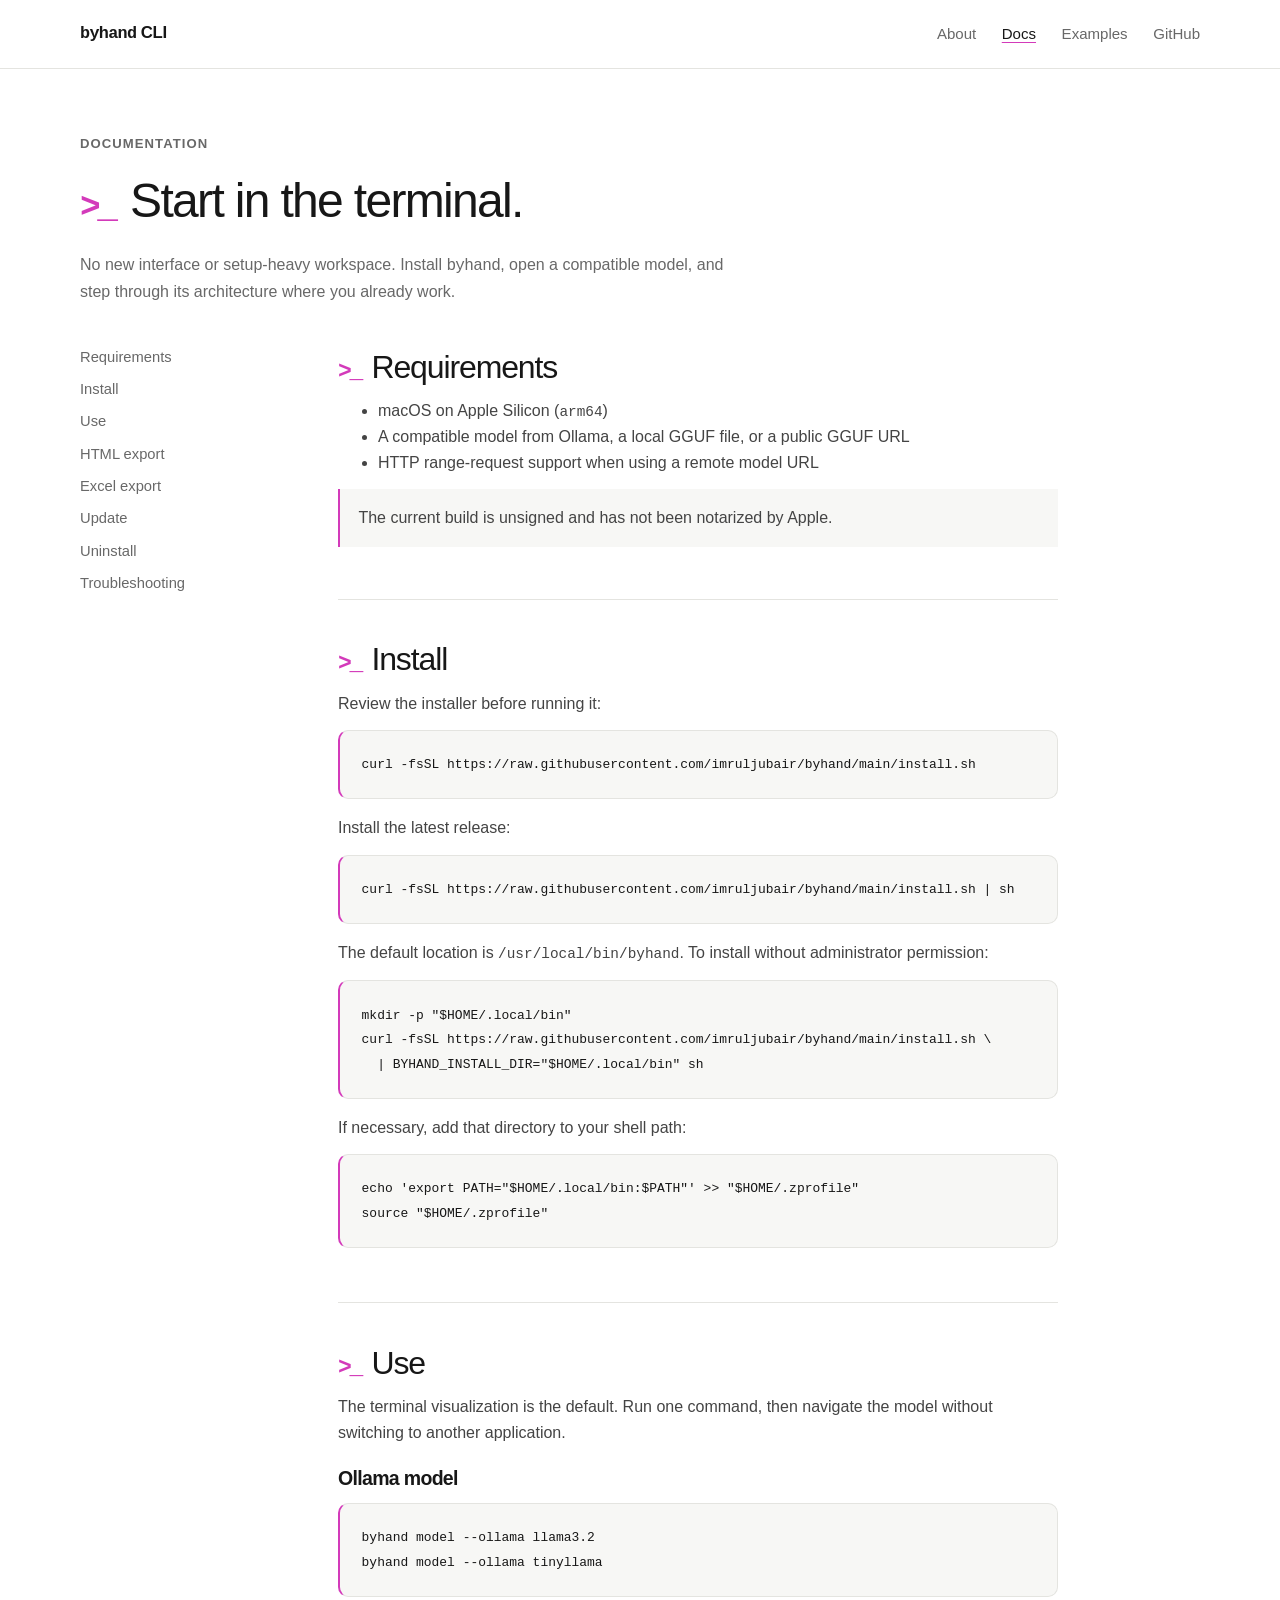
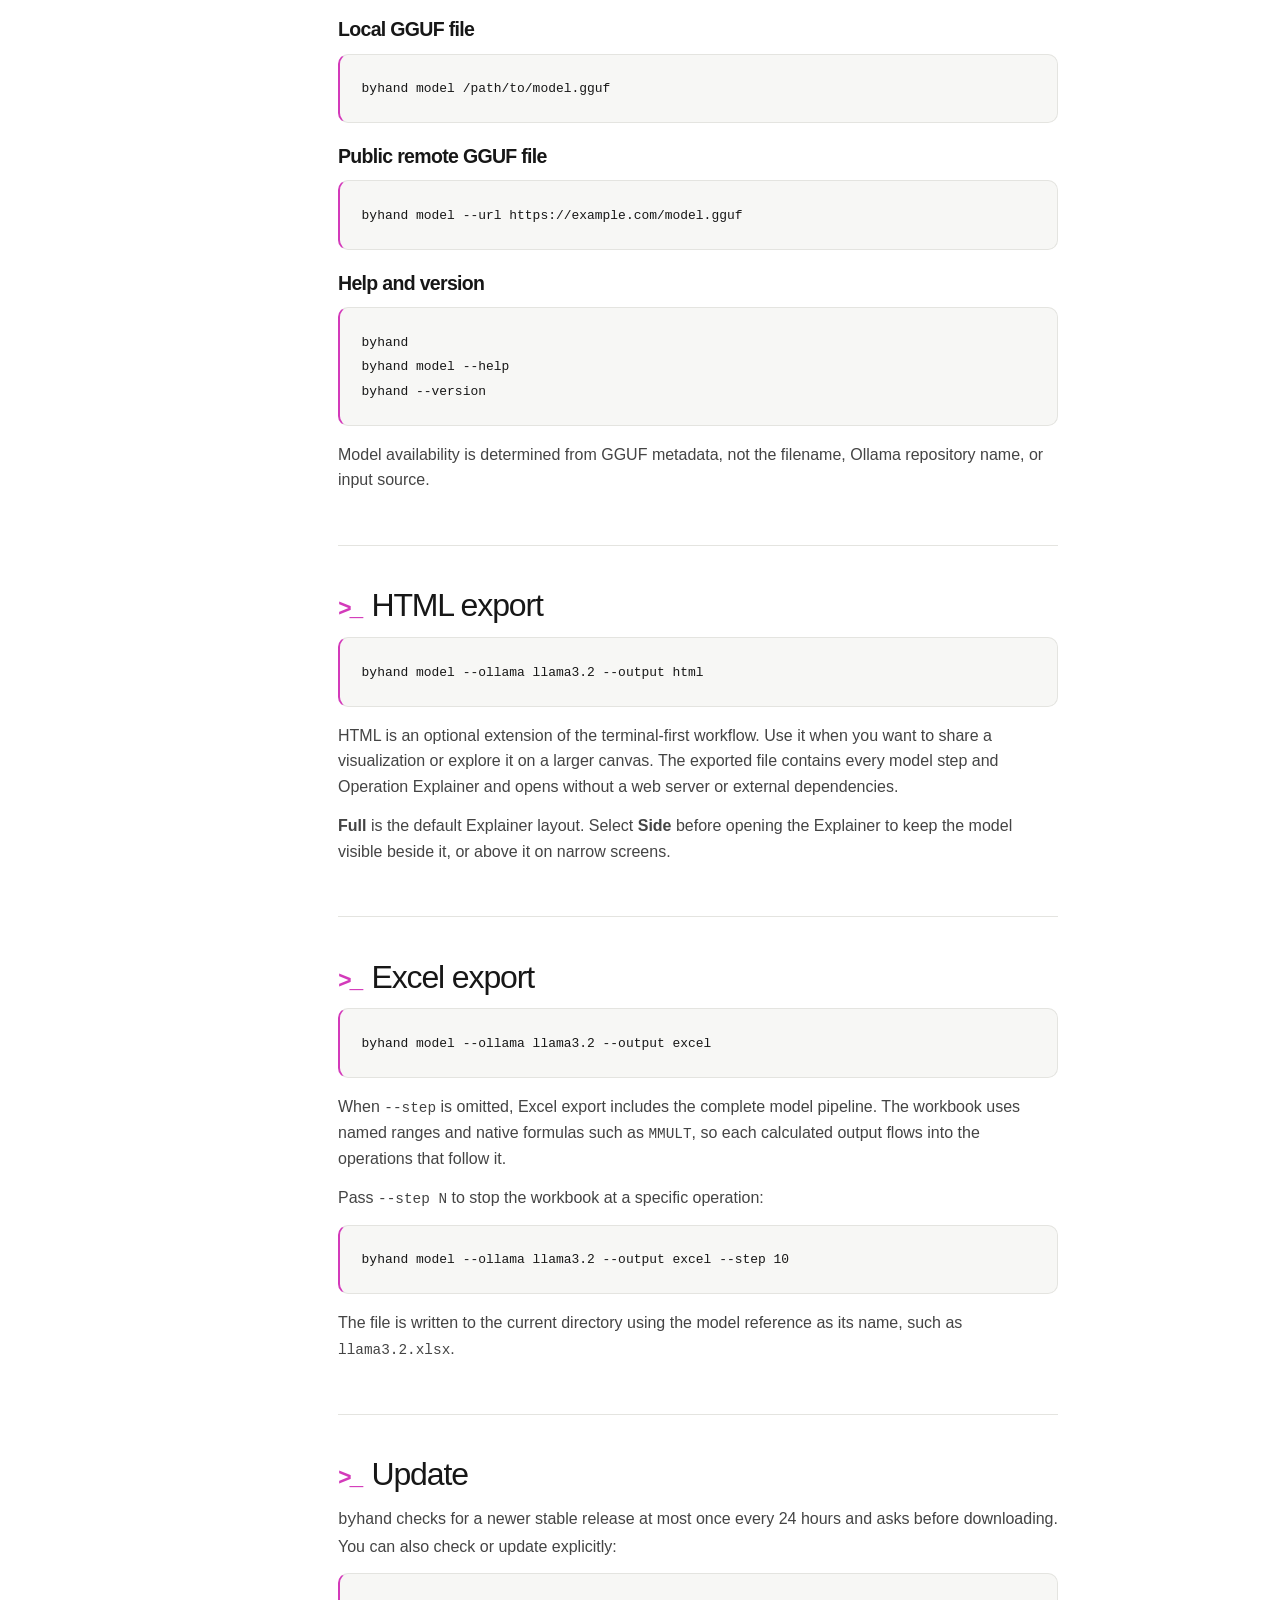
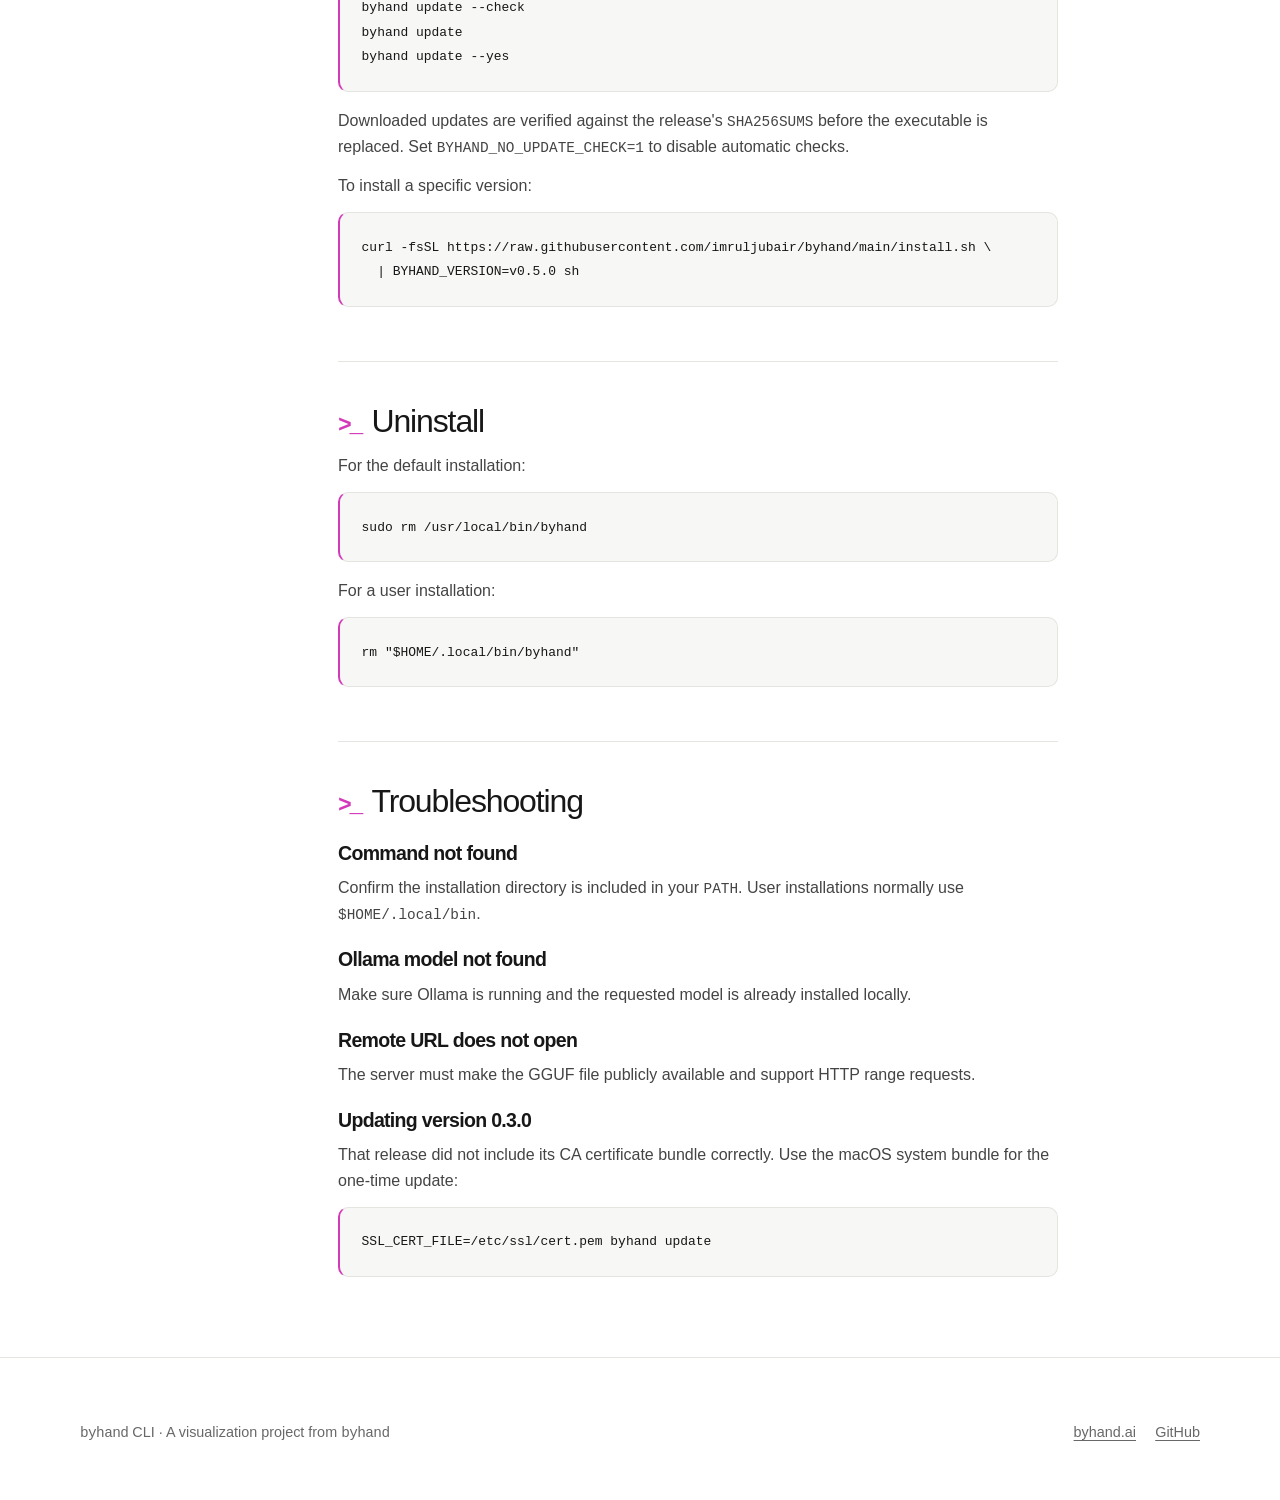
==== docs/docs/index.html @ b7c9409b "Update index.html" ====
<!doctype html>
<html lang="en">
  <head>
    <meta charset="utf-8">
    <meta name="viewport" content="width=device-width, initial-scale=1">
    <title>Docs · byhand CLI</title>
    <meta name="description" content="Install and use byhand CLI with Ollama, local GGUF files, public model URLs, and HTML or Excel export.">
    <meta property="og:title" content="Docs · byhand CLI">
    <meta property="og:description" content="Install and use byhand with Ollama, local GGUF files, public model URLs, and HTML or Excel export.">
    <meta property="og:type" content="website">
    <meta property="og:url" content="https://imruljubair.github.io/byhand/docs/">
    <meta property="og:image" content="https://imruljubair.github.io/byhand/assets/logo.png?v=2">
    <meta property="og:image:type" content="image/png">
    <meta property="og:image:width" content="889">
    <meta property="og:image:height" content="540">
    <meta property="og:image:alt" content="byhand CLI logo">
    <meta name="twitter:card" content="summary_large_image">
    <meta name="twitter:title" content="Docs · byhand CLI">
    <meta name="twitter:description" content="Install and use byhand with Ollama, local GGUF files, public model URLs, and HTML or Excel export.">
    <meta name="twitter:image" content="https://imruljubair.github.io/byhand/assets/logo.png?v=2">
    <meta name="twitter:image:alt" content="byhand CLI logo">
    <link rel="canonical" href="https://imruljubair.github.io/byhand/docs/">
    <link rel="stylesheet" href="../assets/styles.css">
  </head>
  <body>
    <a class="skip-link" href="#main">Skip to content</a>
    <header class="site-header">
      <nav class="nav" aria-label="Primary navigation">
        <a class="brand" href="../"><span class="product-command">byhand</span> CLI</a>
        <div class="nav-links">
          <a href="../">About</a>
          <a href="./" aria-current="page">Docs</a>
          <a href="../examples/">Examples</a>
          <a href="https://github.com/imruljubair/byhand">GitHub</a>
        </div>
      </nav>
    </header>

    <main id="main" class="container docs-page">
      <header class="page-intro">
        <p class="eyebrow">Documentation</p>
        <h1 class="terminal-page-title">Start in the terminal.</h1>
        <p class="lead" style="margin-left: 0">No new interface or setup-heavy workspace. Install <span class="product-command">byhand</span>, open a compatible model, and step through its architecture where you already work.</p>
      </header>

      <div class="docs-layout">
        <nav class="docs-nav" aria-label="Documentation sections">
          <a href="#requirements">Requirements</a>
          <a href="#install">Install</a>
          <a href="#use">Use</a>
          <a href="#html-export">HTML export</a>
          <a href="#excel-export">Excel export</a>
          <a href="#update">Update</a>
          <a href="#uninstall">Uninstall</a>
          <a href="#troubleshooting">Troubleshooting</a>
        </nav>

        <article class="prose">
          <section id="requirements">
            <h2>Requirements</h2>
            <ul>
              <li>macOS on Apple Silicon (<code>arm64</code>)</li>
              <li>A compatible model from Ollama, a local GGUF file, or a public GGUF URL</li>
              <li>HTTP range-request support when using a remote model URL</li>
            </ul>
            <p class="note">The current build is unsigned and has not been notarized by Apple.</p>
          </section>

          <section id="install">
            <h2>Install</h2>
            <p>Review the installer before running it:</p>
            <pre><code>curl -fsSL https://raw.githubusercontent.com/imruljubair/byhand/main/install.sh</code></pre>
            <p>Install the latest release:</p>
            <pre><code>curl -fsSL https://raw.githubusercontent.com/imruljubair/byhand/main/install.sh | sh</code></pre>
            <p>The default location is <code>/usr/local/bin/byhand</code>. To install without administrator permission:</p>
            <pre><code>mkdir -p "$HOME/.local/bin"
curl -fsSL https://raw.githubusercontent.com/imruljubair/byhand/main/install.sh \
  | BYHAND_INSTALL_DIR="$HOME/.local/bin" sh</code></pre>
            <p>If necessary, add that directory to your shell path:</p>
            <pre><code>echo 'export PATH="$HOME/.local/bin:$PATH"' &gt;&gt; "$HOME/.zprofile"
source "$HOME/.zprofile"</code></pre>
          </section>

          <section id="use">
            <h2>Use</h2>
            <p>The terminal visualization is the default. Run one command, then navigate the model without switching to another application.</p>
            <h3>Ollama model</h3>
            <pre><code>byhand model --ollama llama3.2
byhand model --ollama tinyllama</code></pre>
            <h3>Local GGUF file</h3>
            <pre><code>byhand model /path/to/model.gguf</code></pre>
            <h3>Public remote GGUF file</h3>
            <pre><code>byhand model --url https://example.com/model.gguf</code></pre>
            <h3>Help and version</h3>
            <pre><code>byhand
byhand model --help
byhand --version</code></pre>
            <p>Model availability is determined from GGUF metadata, not the filename, Ollama repository name, or input source.</p>
          </section>

          <section id="html-export">
            <h2>HTML export</h2>
            <pre><code>byhand model --ollama llama3.2 --output html</code></pre>
            <p>HTML is an optional extension of the terminal-first workflow. Use it when you want to share a visualization or explore it on a larger canvas. The exported file contains every model step and Operation Explainer and opens without a web server or external dependencies.</p>
            <p><strong>Full</strong> is the default Explainer layout. Select <strong>Side</strong> before opening the Explainer to keep the model visible beside it, or above it on narrow screens.</p>
          </section>

          <section id="excel-export">
            <h2>Excel export</h2>
            <pre><code>byhand model --ollama llama3.2 --output excel</code></pre>
            <p>When <code>--step</code> is omitted, Excel export includes the complete model pipeline. The workbook uses named ranges and native formulas such as <code>MMULT</code>, so each calculated output flows into the operations that follow it.</p>
            <p>Pass <code>--step N</code> to stop the workbook at a specific operation:</p>
            <pre><code>byhand model --ollama llama3.2 --output excel --step 10</code></pre>
            <p>The file is written to the current directory using the model reference as its name, such as <code>llama3.2.xlsx</code>.</p>
          </section>

          <section id="update">
            <h2>Update</h2>
            <p><span class="product-command">byhand</span> checks for a newer stable release at most once every 24 hours and asks before downloading. You can also check or update explicitly:</p>
            <pre><code>byhand update --check
byhand update
byhand update --yes</code></pre>
            <p>Downloaded updates are verified against the release's <code>SHA256SUMS</code> before the executable is replaced. Set <code>BYHAND_NO_UPDATE_CHECK=1</code> to disable automatic checks.</p>
            <p>To install a specific version:</p>
            <pre><code>curl -fsSL https://raw.githubusercontent.com/imruljubair/byhand/main/install.sh \
  | BYHAND_VERSION=v0.5.0 sh</code></pre>
          </section>

          <section id="uninstall">
            <h2>Uninstall</h2>
            <p>For the default installation:</p>
            <pre><code>sudo rm /usr/local/bin/byhand</code></pre>
            <p>For a user installation:</p>
            <pre><code>rm "$HOME/.local/bin/byhand"</code></pre>
          </section>

          <section id="troubleshooting">
            <h2>Troubleshooting</h2>
            <h3>Command not found</h3>
            <p>Confirm the installation directory is included in your <code>PATH</code>. User installations normally use <code>$HOME/.local/bin</code>.</p>
            <h3>Ollama model not found</h3>
            <p>Make sure Ollama is running and the requested model is already installed locally.</p>
            <h3>Remote URL does not open</h3>
            <p>The server must make the GGUF file publicly available and support HTTP range requests.</p>
            <h3>Updating version 0.3.0</h3>
            <p>That release did not include its CA certificate bundle correctly. Use the macOS system bundle for the one-time update:</p>
            <pre><code>SSL_CERT_FILE=/etc/ssl/cert.pem byhand update</code></pre>
          </section>
        </article>
      </div>
    </main>

    <footer class="site-footer">
      <div class="container footer-inner">
        <span><span class="product-command">byhand</span> CLI · A visualization project from <span class="product-command">byhand</span></span>
        <div class="footer-links">
          <a href="https://www.byhand.ai/">byhand.ai</a>
          <a href="https://github.com/imruljubair/byhand">GitHub</a>
        </div>
      </div>
    </footer>
  </body>
</html>
---- docs/assets/styles.css ----
:root {
  color-scheme: light;
  --background: #ffffff;
  --surface: #f7f7f5;
  --text: #171717;
  --muted: #686868;
  --border: #e4e4e0;
  --strong-border: #c9c9c3;
  --accent: #d33aba;
  --accent-text: #b02a99;
  --page-title-size: clamp(2.25rem, 4vw, 3rem);
  --page-subtitle-size: 1rem;
  --max-width: 1120px;
}

* {
  box-sizing: border-box;
}

img,
iframe {
  max-width: 100%;
}

html {
  scroll-behavior: smooth;
}

body {
  margin: 0;
  overflow-x: hidden;
  background: var(--background);
  color: var(--text);
  font-family: Inter, ui-sans-serif, -apple-system, BlinkMacSystemFont, "Segoe UI", sans-serif;
  font-size: 16px;
  line-height: 1.6;
  -webkit-font-smoothing: antialiased;
}

a {
  color: inherit;
  text-decoration-thickness: 1px;
  text-underline-offset: 0.2em;
}

a:hover {
  text-decoration-color: var(--muted);
}

.skip-link {
  position: fixed;
  top: 0.75rem;
  left: 0.75rem;
  z-index: 10;
  padding: 0.55rem 0.8rem;
  background: var(--text);
  color: white;
  transform: translateY(-160%);
}

.skip-link:focus {
  transform: translateY(0);
}

.site-header {
  border-bottom: 1px solid var(--border);
}

.nav {
  width: min(calc(100% - 2rem), var(--max-width));
  min-height: 68px;
  margin: 0 auto;
  display: flex;
  align-items: center;
  justify-content: space-between;
  gap: 2rem;
}

.brand {
  font-size: 1.05rem;
  font-weight: 600;
  letter-spacing: -0.02em;
  text-decoration: none;
  white-space: nowrap;
}

.product-command {
  font-family: ui-monospace, SFMono-Regular, Menlo, Monaco, Consolas, monospace;
  letter-spacing: -0.04em;
}

.nav-links {
  display: flex;
  align-items: center;
  gap: 1.6rem;
  font-size: 0.94rem;
}

.nav-links a {
  display: inline-flex;
  align-items: center;
  min-height: 44px;
  color: var(--muted);
  text-decoration: none;
}

.nav-links a:hover,
.nav-links a[aria-current="page"] {
  color: var(--text);
}

.nav-links a[aria-current="page"] {
  text-decoration: underline;
  text-decoration-color: var(--accent);
}

.container {
  width: min(calc(100% - 2rem), var(--max-width));
  margin: 0 auto;
}

.home-page main .container {
  max-width: 1040px;
}

.hero {
  min-height: 560px;
  display: grid;
  place-items: center;
  padding: 5.5rem 0;
  text-align: center;
}

.hero-inner {
  max-width: 800px;
}

.cli-hero {
  padding: 4.5rem 0 4rem;
}

.cli-hero-layout {
  width: min(100%, 940px);
  margin: 0 auto;
}

.cli-copy h1 {
  margin-bottom: 1.75rem;
  font-size: clamp(2.4rem, 6vw, 4.5rem);
  font-weight: 500;
  letter-spacing: -0.045em;
  text-align: center;
}

.cli-copy h1 strong {
  color: var(--accent);
  font-style: normal;
  font-weight: 700;
}

.cli-intro code {
  color: var(--accent-text);
  background: transparent;
  padding: 0;
  font-size: 0.95em;
  font-weight: 700;
}

.cli-title-end {
  white-space: nowrap;
}

.cli-title-logo {
  display: inline-block;
  width: auto;
  height: 0.82em;
  margin-left: 0.28em;
  object-fit: contain;
  vertical-align: -0.1em;
}

.terminal-prompt {
  color: var(--accent);
  font-family: ui-monospace, SFMono-Regular, Menlo, Monaco, Consolas, monospace;
  font-weight: 600;
  letter-spacing: -0.1em;
}

.cli-copy h1 .terminal-prompt,
.cli-card h2 .terminal-prompt {
  display: inline-block;
  margin-right: 0.35em;
}

.cli-intro {
  display: grid;
  gap: 1rem;
  width: min(100%, 820px);
  margin: 0 auto;
}

.cli-intro p {
  margin: 0;
  color: var(--muted);
  font-size: 1.1rem;
  font-weight: 500;
  line-height: 1.65;
  text-align: center;
}

.cli-intro b {
  color: var(--text);
  font-weight: 600;
}

.cli-intro .research-link {
  text-decoration-color: var(--accent);
}

.terminal-cursor {
  display: inline-block;
  width: 0.38em;
  height: 0.86em;
  margin-left: 0.15em;
  background: var(--accent);
  vertical-align: -0.05em;
}

.cli-principles {
  padding: 0 0 5rem;
}

.cli-card-list {
  display: grid;
  width: 100%;
  max-width: 900px;
  margin: 0 auto;
  grid-template-columns: repeat(2, minmax(0, 1fr));
  gap: 1rem;
}

.cli-card {
  min-height: 220px;
  padding: 1.5rem;
  border: 1px solid var(--border);
  border-radius: 12px;
}

.cli-card .card-number {
  margin: 0 0 1rem;
  transform: none;
  color: var(--muted);
  font-family: ui-monospace, SFMono-Regular, Menlo, Monaco, Consolas, monospace;
  font-size: 0.78rem;
}

.cli-card h2 {
  margin-bottom: 0.65rem;
  font-size: 1.22rem;
  font-weight: 600;
  letter-spacing: -0.03em;
}

.cli-card p {
  margin: 0;
  color: var(--muted);
  font-size: 1rem;
  font-weight: 400;
  line-height: 1.6;
}

.cli-card p + p {
  margin-top: 0.35rem;
}

:is(
  .terminal-page-title,
  .terminal-section-title,
  .section-heading h2,
  .example-header h2,
  .prose h2
)::before {
  content: ">_";
  margin-right: 0.45em;
  color: var(--accent);
  font-family: ui-monospace, SFMono-Regular, Menlo, Monaco, Consolas, monospace;
  font-size: 0.72em;
  font-weight: 600;
  letter-spacing: -0.1em;
}

.eyebrow {
  margin: 0 0 1.25rem;
  color: var(--accent-text);
  font-size: 0.82rem;
  font-weight: 600;
  letter-spacing: 0.08em;
  text-transform: uppercase;
}

h1,
h2,
h3 {
  margin-top: 0;
  line-height: 1.12;
  letter-spacing: -0.035em;
}

h1 {
  margin-bottom: 1.5rem;
  font-size: clamp(3rem, 7vw, 5.8rem);
  font-weight: 500;
}

.hero-title {
  font-size: clamp(2.5rem, 5vw, 4.5rem);
}

h2 {
  margin-bottom: 1rem;
  font-size: clamp(2rem, 4vw, 3rem);
  font-weight: 500;
}

h3 {
  margin-bottom: 0.65rem;
  font-size: 1.22rem;
  font-weight: 600;
}

.lead {
  max-width: 670px;
  margin: 0 auto;
  color: #858585;
  font-size: var(--page-subtitle-size);
  font-weight: 500;
  line-height: 1.65;
}

.actions {
  margin-top: 2.25rem;
  display: flex;
  justify-content: center;
  flex-wrap: wrap;
  gap: 0.75rem;
}

.button {
  display: inline-flex;
  align-items: center;
  justify-content: center;
  min-height: 46px;
  padding: 0.65rem 1.05rem;
  border: 1px solid var(--accent);
  border-radius: 8px;
  background: var(--accent);
  color: white;
  font-size: 0.95rem;
  font-weight: 500;
  text-decoration: none;
}

.button:hover {
  background: #b92ea2;
}

.button-secondary {
  border-color: var(--accent);
  background: white;
  color: var(--accent);
}

.button-secondary:hover {
  background: var(--surface);
}

.section {
  padding: 4.5rem 0;
  border-top: 1px solid var(--border);
}

.section-heading {
  max-width: 650px;
  margin-bottom: 2.25rem;
}

.section-heading p,
.card p,
.page-intro p {
  color: var(--muted);
}

.section-heading,
.card,
.page-intro,
.prose {
  overflow-wrap: anywhere;
}

.grid-three {
  display: grid;
  grid-template-columns: repeat(3, minmax(0, 1fr));
  gap: 1rem;
}

.card {
  min-height: 220px;
  padding: 1.5rem;
  border: 1px solid var(--border);
  border-radius: 12px;
  transition: border-color 160ms ease;
}

.card:hover {
  border-color: var(--accent);
}

.card-number {
  display: block;
  margin-bottom: 3.5rem;
  color: var(--muted);
  font-family: ui-monospace, SFMono-Regular, Menlo, Monaco, Consolas, monospace;
  font-size: 0.78rem;
}

.install-panel {
  display: grid;
  grid-template-columns: minmax(0, 0.85fr) minmax(0, 1.15fr);
  gap: 3rem;
  align-items: center;
}

.grid-three > *,
.install-panel > *,
.docs-layout > * {
  min-width: 0;
}

pre,
code {
  font-family: ui-monospace, SFMono-Regular, Menlo, Monaco, Consolas, monospace;
}

code {
  font-size: 0.9em;
}

pre {
  width: 100%;
  max-width: 100%;
  margin: 0;
  padding: 1.35rem;
  overflow-x: auto;
  overscroll-behavior-inline: contain;
  -webkit-overflow-scrolling: touch;
  border: 1px solid var(--border);
  border-radius: 10px;
  background: var(--surface);
  font-size: 0.9rem;
  line-height: 1.7;
  white-space: pre;
}

pre code {
  white-space: inherit;
  overflow-wrap: normal;
  word-break: normal;
}

.page-intro {
  max-width: 760px;
  padding: 5rem 0 3.5rem;
}

.page-intro h1 {
  font-size: var(--page-title-size);
}

.page-intro .terminal-page-title {
  font-size: var(--page-title-size);
}

.docs-page .page-intro {
  padding: 4rem 0 2.5rem;
}

.docs-layout {
  width: 100%;
  min-width: 0;
  display: grid;
  grid-template-columns: 210px minmax(0, 720px);
  gap: 3rem;
  align-items: start;
  padding-bottom: 4rem;
}

.docs-nav {
  position: sticky;
  top: 2rem;
  display: grid;
  gap: 0.55rem;
  font-size: 0.92rem;
}

.docs-nav a {
  color: var(--muted);
  text-decoration: none;
}

.docs-nav a:hover {
  color: var(--accent);
}

.prose section {
  min-width: 0;
  padding: 0 0 2.4rem;
  scroll-margin-top: 2rem;
}

.prose section:last-child {
  padding-bottom: 0;
}

.prose section + section {
  padding-top: 2.4rem;
  border-top: 1px solid var(--border);
}

.prose h2 {
  margin-bottom: 0.8rem;
  padding-top: 0.25rem;
  font-size: 2rem;
}

.prose h3 {
  margin-top: 1.4rem;
  margin-bottom: 0.45rem;
}

.prose p,
.prose li {
  color: #444;
  overflow-wrap: anywhere;
}

.prose p,
.prose ul {
  margin-top: 0.65rem;
  margin-bottom: 0.85rem;
}

.prose :not(pre) > code {
  white-space: normal;
  overflow-wrap: anywhere;
  word-break: break-word;
}

.prose pre {
  margin: 0.8rem 0 1rem;
  border-left: 2px solid var(--accent);
}

.note {
  padding: 1rem 1.15rem;
  border-left: 2px solid var(--accent);
  background: var(--surface);
}

.visual-tour {
  margin-bottom: 3.5rem;
}

.visual-tour-heading {
  width: 100%;
  max-width: 880px;
  margin: 0 auto 1.25rem;
}

.screenshot-grid {
  display: grid;
  width: 100%;
  max-width: 880px;
  margin: 0 auto;
  grid-template-columns: repeat(2, minmax(0, 1fr));
  align-items: start;
  gap: 1rem;
}

.screenshot-step-1 {
  grid-column: 1;
  grid-row: 1;
}

.screenshot-step-2 {
  grid-column: 1;
  grid-row: 2;
}

.screenshot-card.screenshot-step-3 {
  grid-column: 2;
  grid-row: 1 / span 2;
  width: 85%;
  justify-self: start;
  margin-top: 4rem;
}

.screenshot-card {
  min-width: 0;
  margin: 0;
  overflow: hidden;
  border: 1px solid var(--border);
  border-radius: 12px;
  background: var(--surface);
  transition: border-color 160ms ease;
}

.screenshot-card:hover,
.screenshot-card:focus-within {
  border-color: var(--accent);
}

.screenshot-card a,
.screenshot-card img {
  display: block;
}

.screenshot-card img {
  width: 100%;
  height: auto;
}

.screenshot-card figcaption {
  display: flex;
  gap: 0.75rem;
  padding: 0.85rem 1rem;
  background: var(--background);
  color: var(--muted);
  font-size: 0.9rem;
}

.screenshot-card figcaption span {
  color: var(--accent);
  font-family: ui-monospace, SFMono-Regular, Menlo, Monaco, Consolas, monospace;
  font-size: 0.82rem;
}

.example-shell {
  width: 100%;
  max-width: 880px;
  margin: 0 auto 1.25rem;
  overflow: hidden;
  border: 1px solid var(--border);
  border-radius: 14px;
}

.example-header {
  position: relative;
  display: flex;
  align-items: center;
  justify-content: space-between;
  gap: 1rem;
  padding: 1.15rem 1.25rem;
  border-bottom: 1px solid var(--border);
}

.example-header h2,
.example-header p {
  margin: 0;
}

.example-header h2 {
  margin-bottom: 0.35rem;
  font-size: clamp(1.65rem, 3vw, 2rem);
}

.example-header p {
  color: var(--muted);
  font-size: 0.9rem;
}

.example-header .eyebrow {
  margin-bottom: 0.45rem;
  color: var(--accent-text);
  font-size: 0.78rem;
}

.example-heading-copy {
  min-width: 0;
  flex: 1;
  padding-right: 3.75rem;
}

.example-open-button {
  position: absolute;
  top: 1.15rem;
  right: 1.25rem;
  width: 46px;
  min-width: 46px;
  height: 46px;
  padding: 0;
  font-size: 1.35rem;
  line-height: 1;
}

.example-header .example-export-command {
  margin-top: 0.7rem;
  padding: 0.75rem 0.9rem;
  border-left: 2px solid var(--accent);
}

.example-viewport {
  width: 100%;
  height: 560px;
  overflow: hidden;
  background: #101010;
}

.example-frame {
  display: block;
  width: 100%;
  height: 100%;
  border: 0;
}

.examples-docs-link {
  width: 100%;
  max-width: 880px;
  margin: 0 auto;
  padding-bottom: 5rem;
}

.examples-docs-link a {
  color: var(--text);
  font-size: 0.95rem;
  font-weight: 600;
  text-decoration-color: var(--accent);
}

.site-footer {
  border-top: 1px solid var(--border);
}

.footer-inner {
  min-height: 150px;
  display: flex;
  align-items: center;
  justify-content: space-between;
  gap: 2rem;
  color: var(--muted);
  font-size: 0.9rem;
}

.footer-links {
  display: flex;
  gap: 1.2rem;
}

@media (max-width: 760px) {
  .nav {
    min-height: auto;
    padding: 0.75rem 0;
    align-items: flex-start;
    flex-direction: column;
    gap: 0.2rem;
  }

  .nav-links {
    width: 100%;
    flex-wrap: wrap;
    gap: 0 1.15rem;
    row-gap: 0;
  }

  .hero {
    min-height: 480px;
    padding: 4rem 0;
  }

  .hero-title {
    font-size: clamp(2.15rem, 10vw, 3rem);
  }

  .cli-hero {
    padding: 3.5rem 0 3rem;
  }

  .cli-hero-layout {
    max-width: none;
  }

  .cli-copy h1 {
    margin-bottom: 1.5rem;
  }

  .cli-intro p {
    font-size: var(--page-subtitle-size);
    line-height: 1.55;
  }

  .cli-principles {
    padding-bottom: 3.5rem;
  }

  .cli-card {
    min-height: auto;
    padding: 1.5rem;
    border-radius: 12px;
  }

  .cli-card .card-number {
    margin-bottom: 1rem;
  }

  .cli-card h2 {
    margin-bottom: 1.25rem;
  }

  .desktop-break {
    display: none;
  }

  h2 {
    font-size: clamp(1.75rem, 8vw, 2.3rem);
  }

  .section,
  .page-intro {
    padding-top: 3.5rem;
    padding-bottom: 3rem;
  }

  .docs-page .page-intro {
    padding-top: 2.75rem;
    padding-bottom: 2rem;
  }

  .grid-three,
  .cli-card-list,
  .install-panel,
  .screenshot-grid {
    grid-template-columns: 1fr;
  }

  .grid-three,
  .screenshot-grid {
    gap: 0.8rem;
  }

  .visual-tour {
    margin-bottom: 3.5rem;
  }

  .visual-tour-heading {
    margin-bottom: 1.5rem;
  }

  .screenshot-step-1,
  .screenshot-step-2,
  .screenshot-card.screenshot-step-3 {
    grid-column: auto;
    grid-row: auto;
    margin-top: 0;
  }

  .card {
    min-height: auto;
  }

  .card-number {
    margin-bottom: 2rem;
  }

  .install-panel {
    gap: 2.25rem;
  }

  .docs-layout {
    width: 100%;
    min-width: 0;
    grid-template-columns: 1fr;
    gap: 1.75rem;
    padding-bottom: 2.5rem;
  }

  .docs-nav {
    position: static;
    grid-template-columns: repeat(2, minmax(0, 1fr));
    gap: 0.4rem 1rem;
    padding-bottom: 1rem;
    border-bottom: 1px solid var(--border);
  }

  .docs-nav a {
    display: flex;
    align-items: center;
    min-height: 40px;
    overflow-wrap: anywhere;
  }

  .prose,
  .prose section,
  .prose pre {
    min-width: 0;
  }

  .prose section {
    padding-bottom: 2rem;
  }

  .prose section + section {
    padding-top: 2rem;
  }

  .example-header,
  .footer-inner {
    align-items: flex-start;
    flex-direction: column;
  }

  .example-viewport {
    height: 60dvh;
    min-height: 360px;
    max-height: 480px;
  }

  .footer-inner {
    min-height: auto;
    padding: 2.5rem 0;
  }

  .footer-links {
    flex-wrap: wrap;
  }

  .examples-docs-link {
    padding-bottom: 3.5rem;
  }
}

@media (max-width: 480px) {
  .container,
  .nav {
    width: min(calc(100% - 1.5rem), var(--max-width));
  }

  .nav-links {
    display: flex;
    flex-wrap: nowrap;
    justify-content: space-between;
    gap: 0.5rem;
  }

  .nav-links a {
    min-height: 40px;
  }

  .hero {
    min-height: 430px;
    padding: 3.5rem 0;
  }

  .hero-title {
    font-size: 2.1rem;
  }

  .actions {
    width: 100%;
    margin-top: 1.75rem;
  }

  .actions .button {
    width: 100%;
  }

  .page-intro h1 {
    font-size: var(--page-title-size);
  }

  pre {
    padding: 1rem;
    font-size: 0.78rem;
  }

  .prose ul {
    padding-left: 1.25rem;
  }

  .example-viewport {
    min-height: 340px;
  }
}

@media (max-width: 760px) and (max-height: 600px) {
  .example-viewport {
    height: 68dvh;
    min-height: 320px;
  }
}

@media (prefers-reduced-motion: reduce) {
  html {
    scroll-behavior: auto;
  }
}
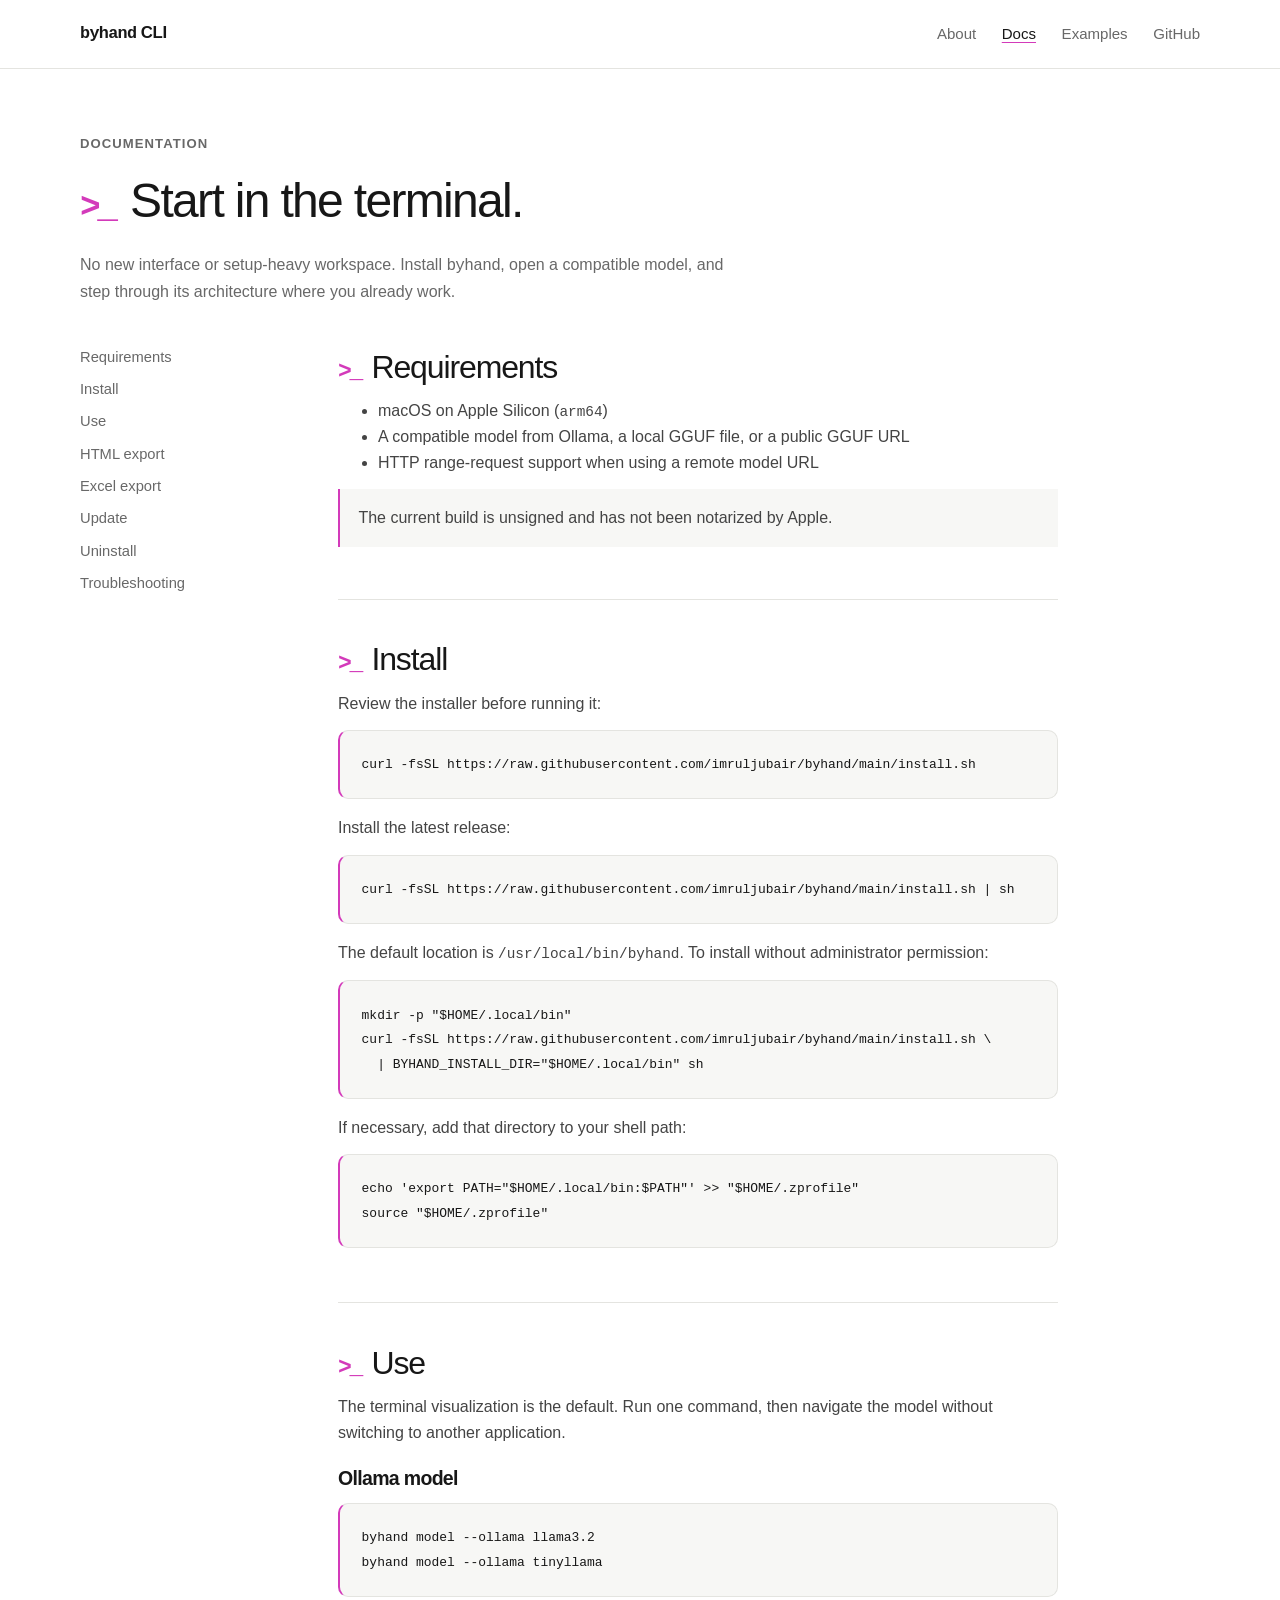
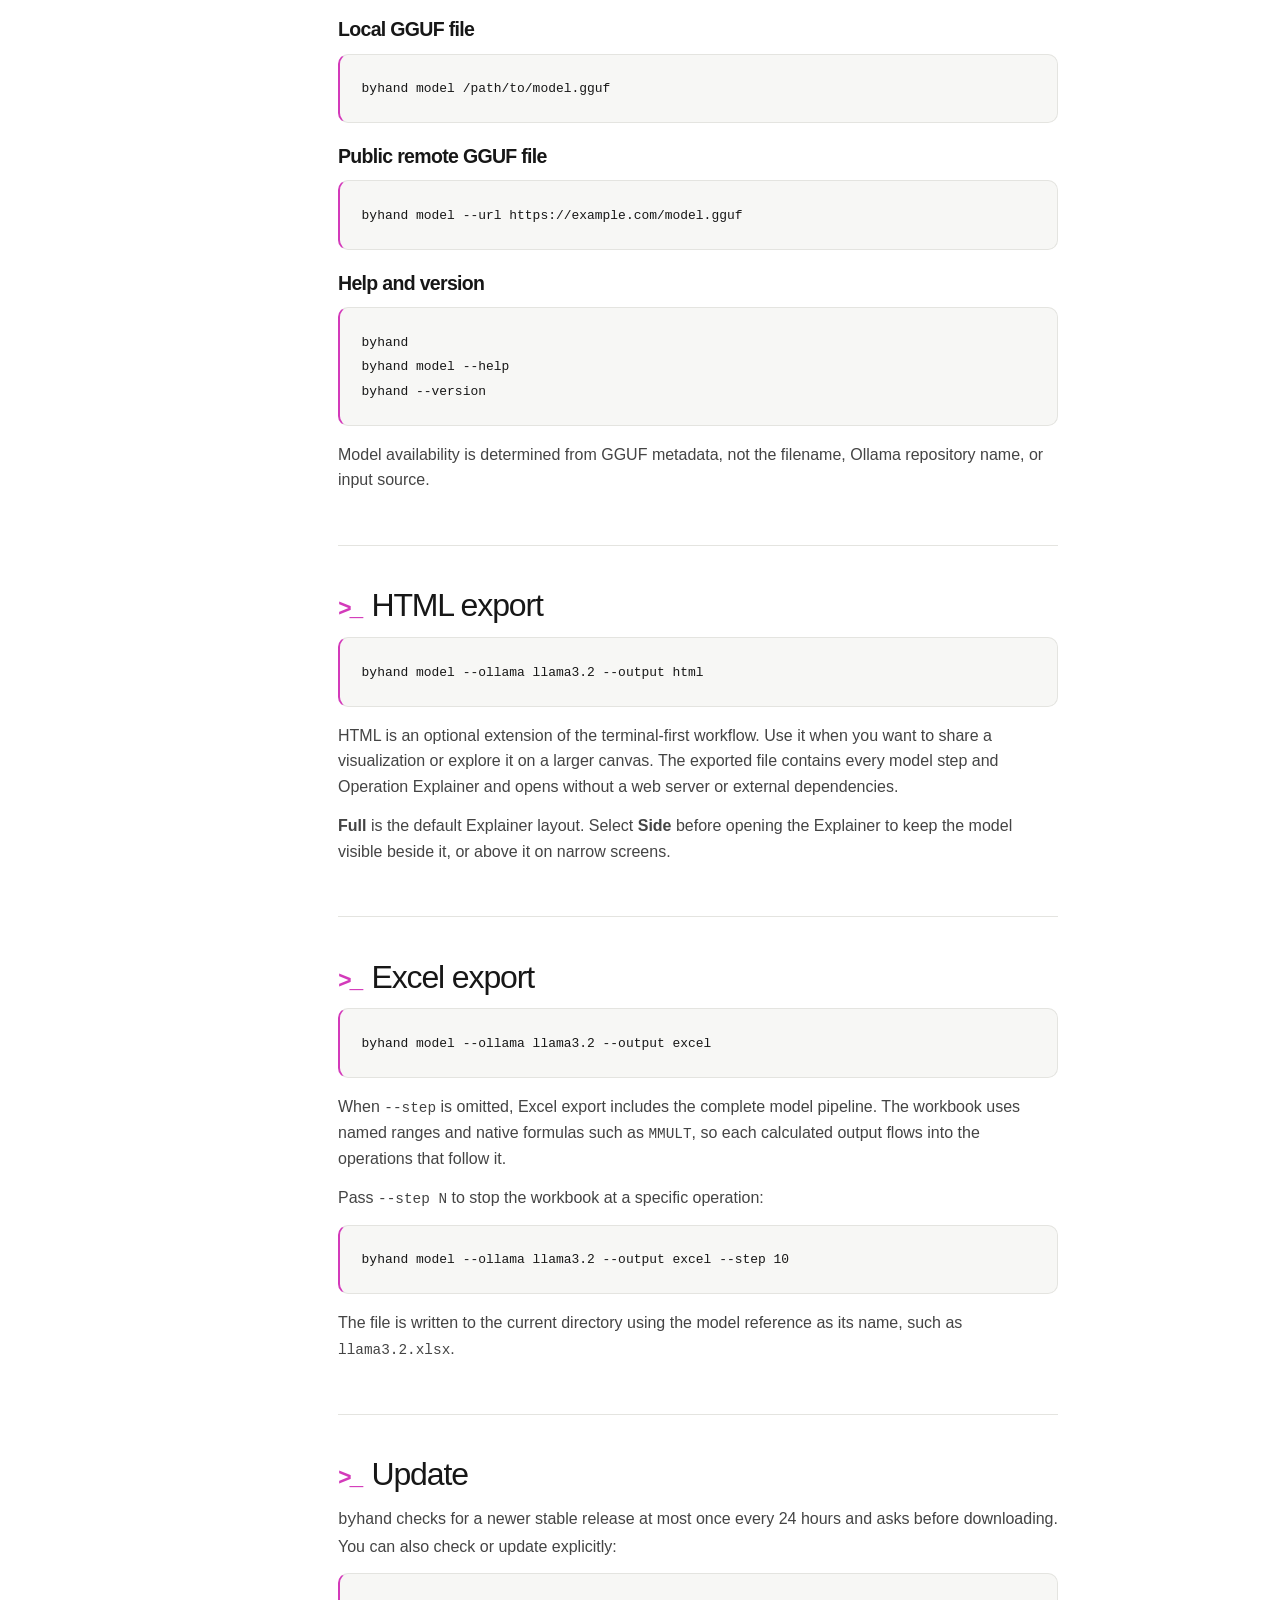
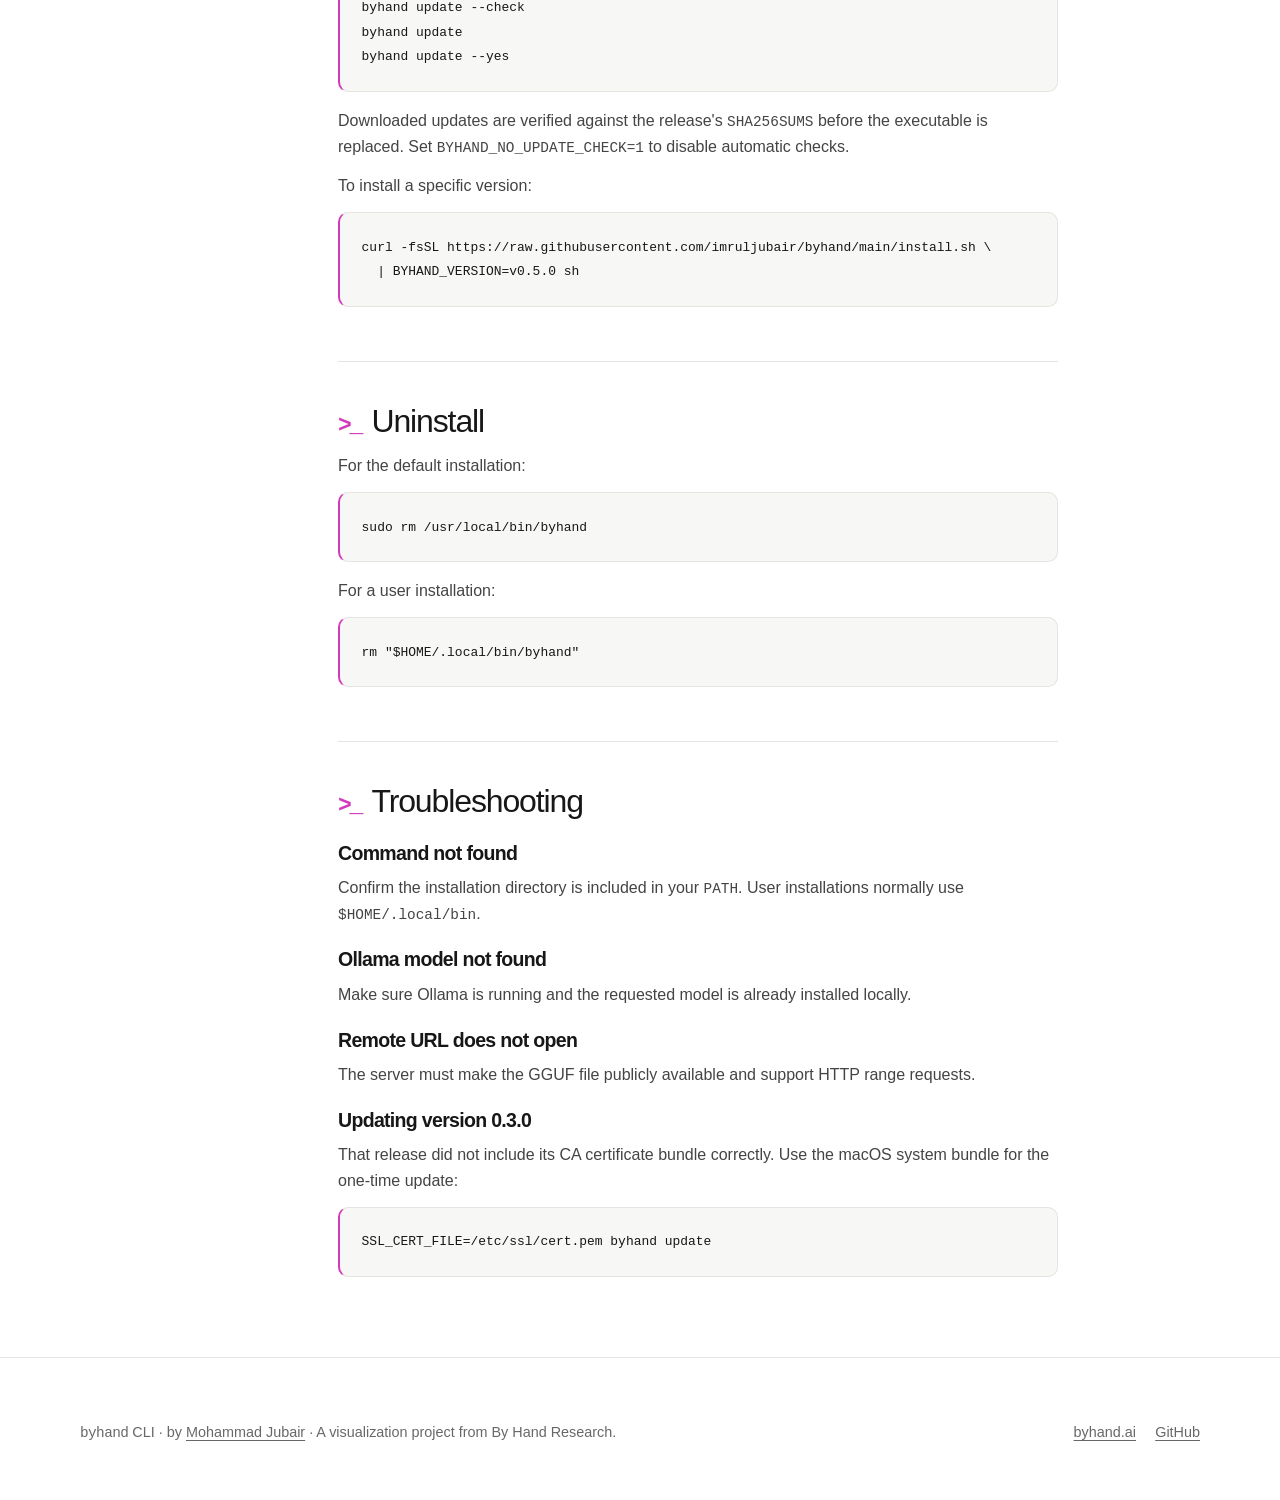
==== commit 43074941: "new" ====
--- a/docs/docs/index.html
+++ b/docs/docs/index.html
@@ -152,7 +152,7 @@
 
     <footer class="site-footer">
       <div class="container footer-inner">
-        <span><span class="product-command">byhand</span> CLI · A visualization project from <span class="product-command">byhand</span></span>
+        <span><span class="product-command">byhand</span> CLI · by <a href="https://imruljubair.github.io/">Mohammad Jubair</a> · A visualization project from By Hand Research.</span>
         <div class="footer-links">
           <a href="https://www.byhand.ai/">byhand.ai</a>
           <a href="https://github.com/imruljubair/byhand">GitHub</a>
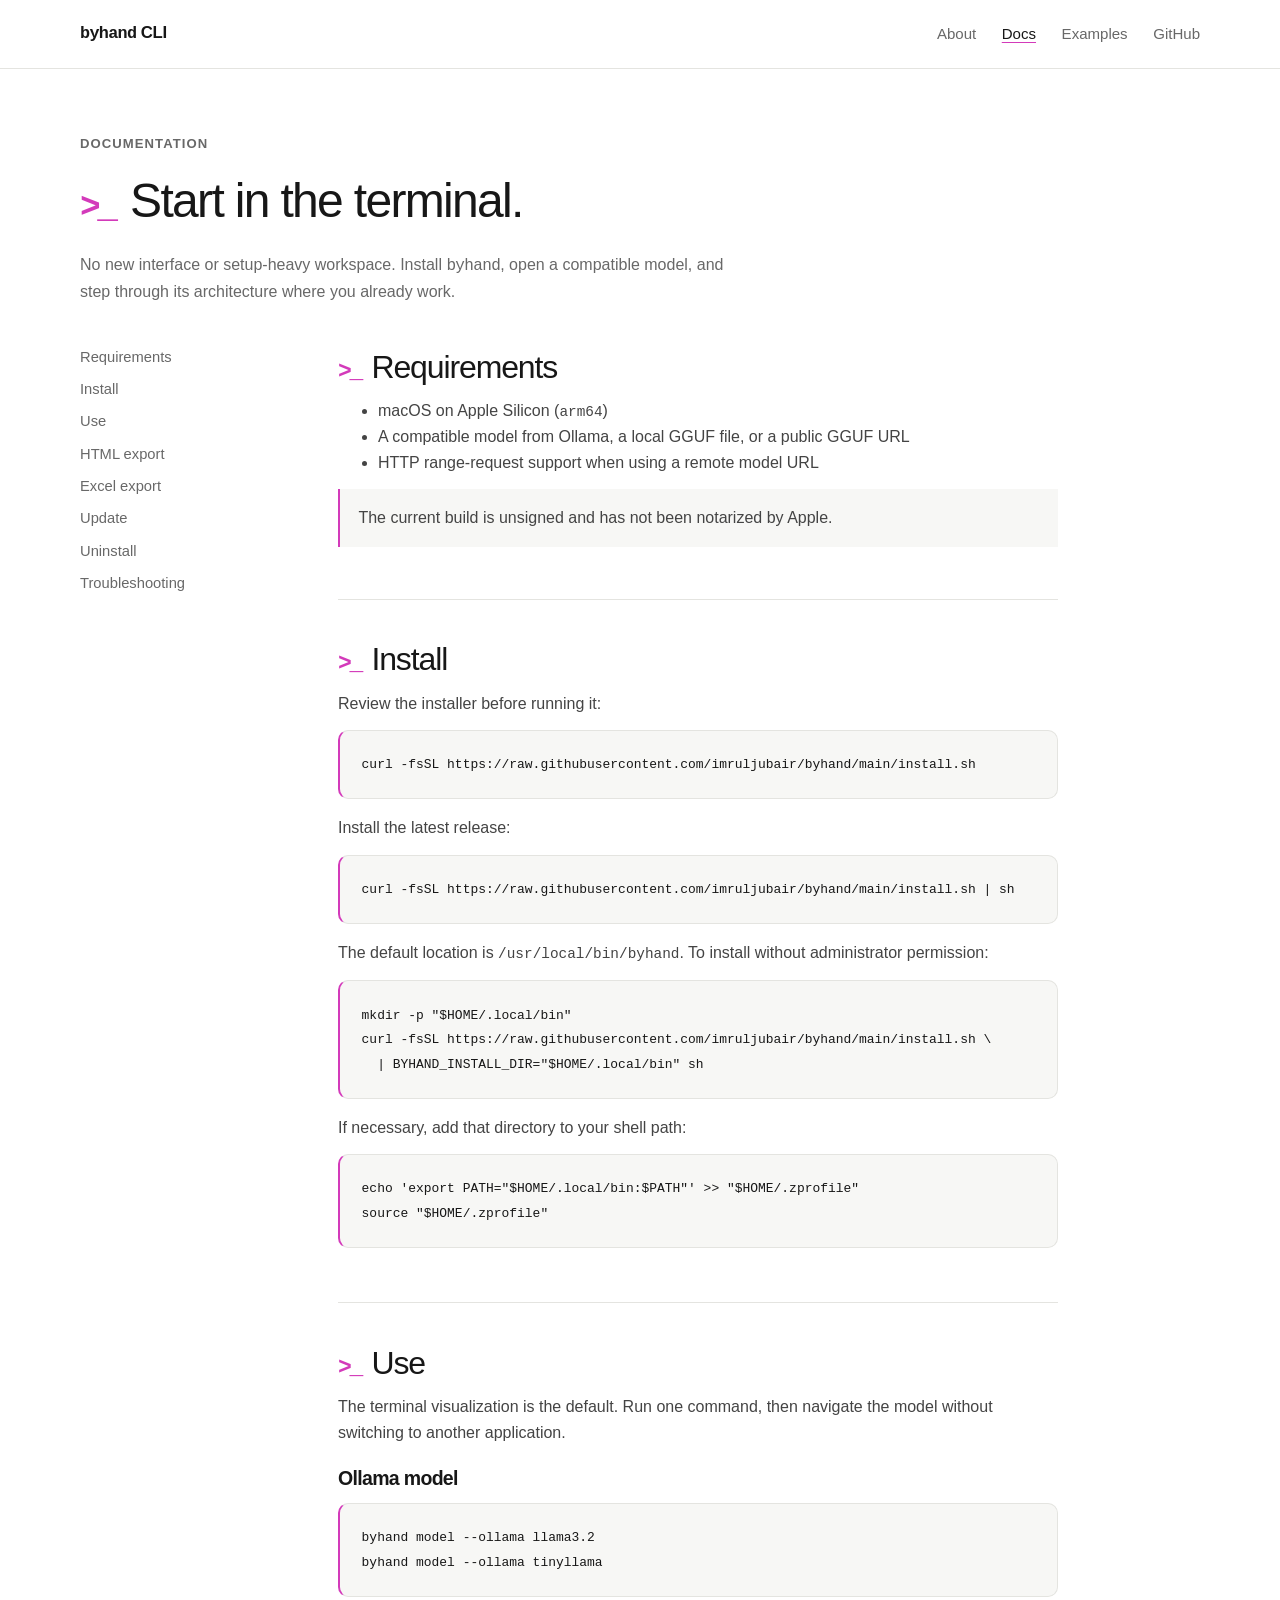
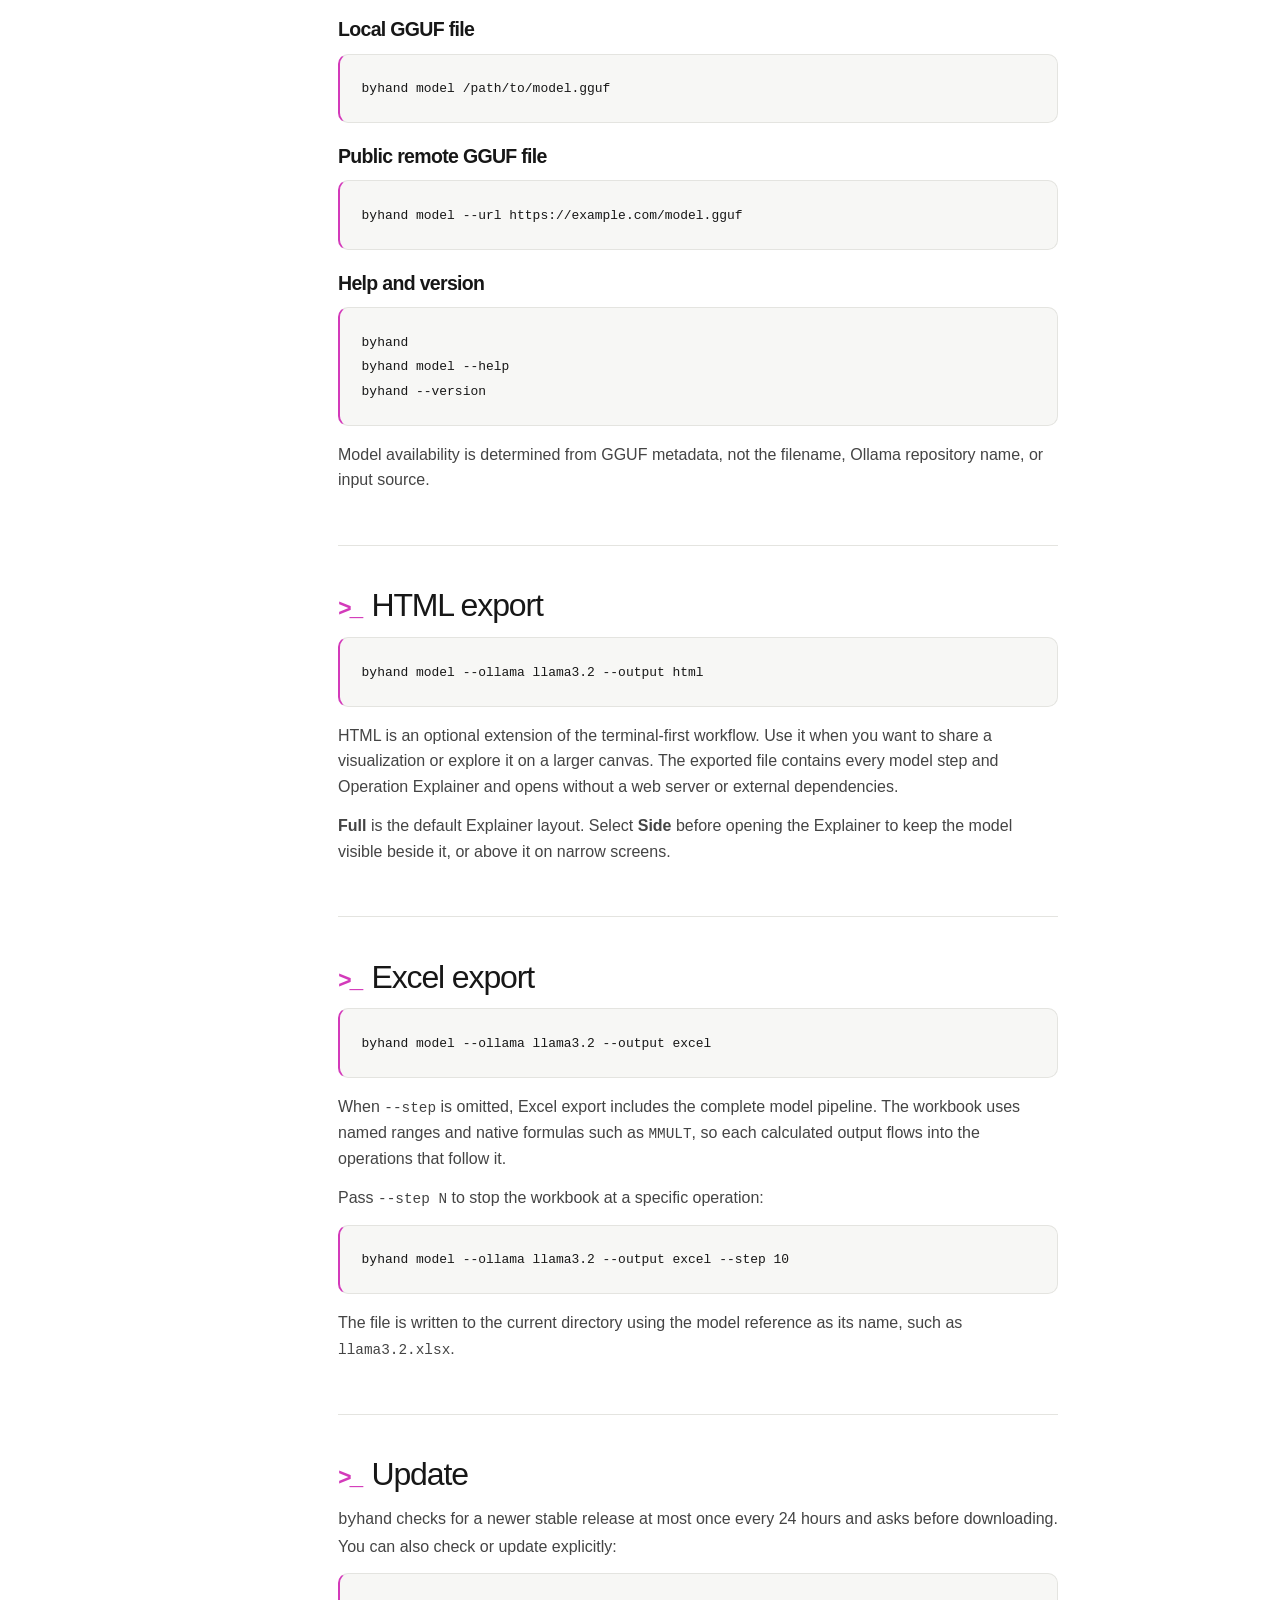
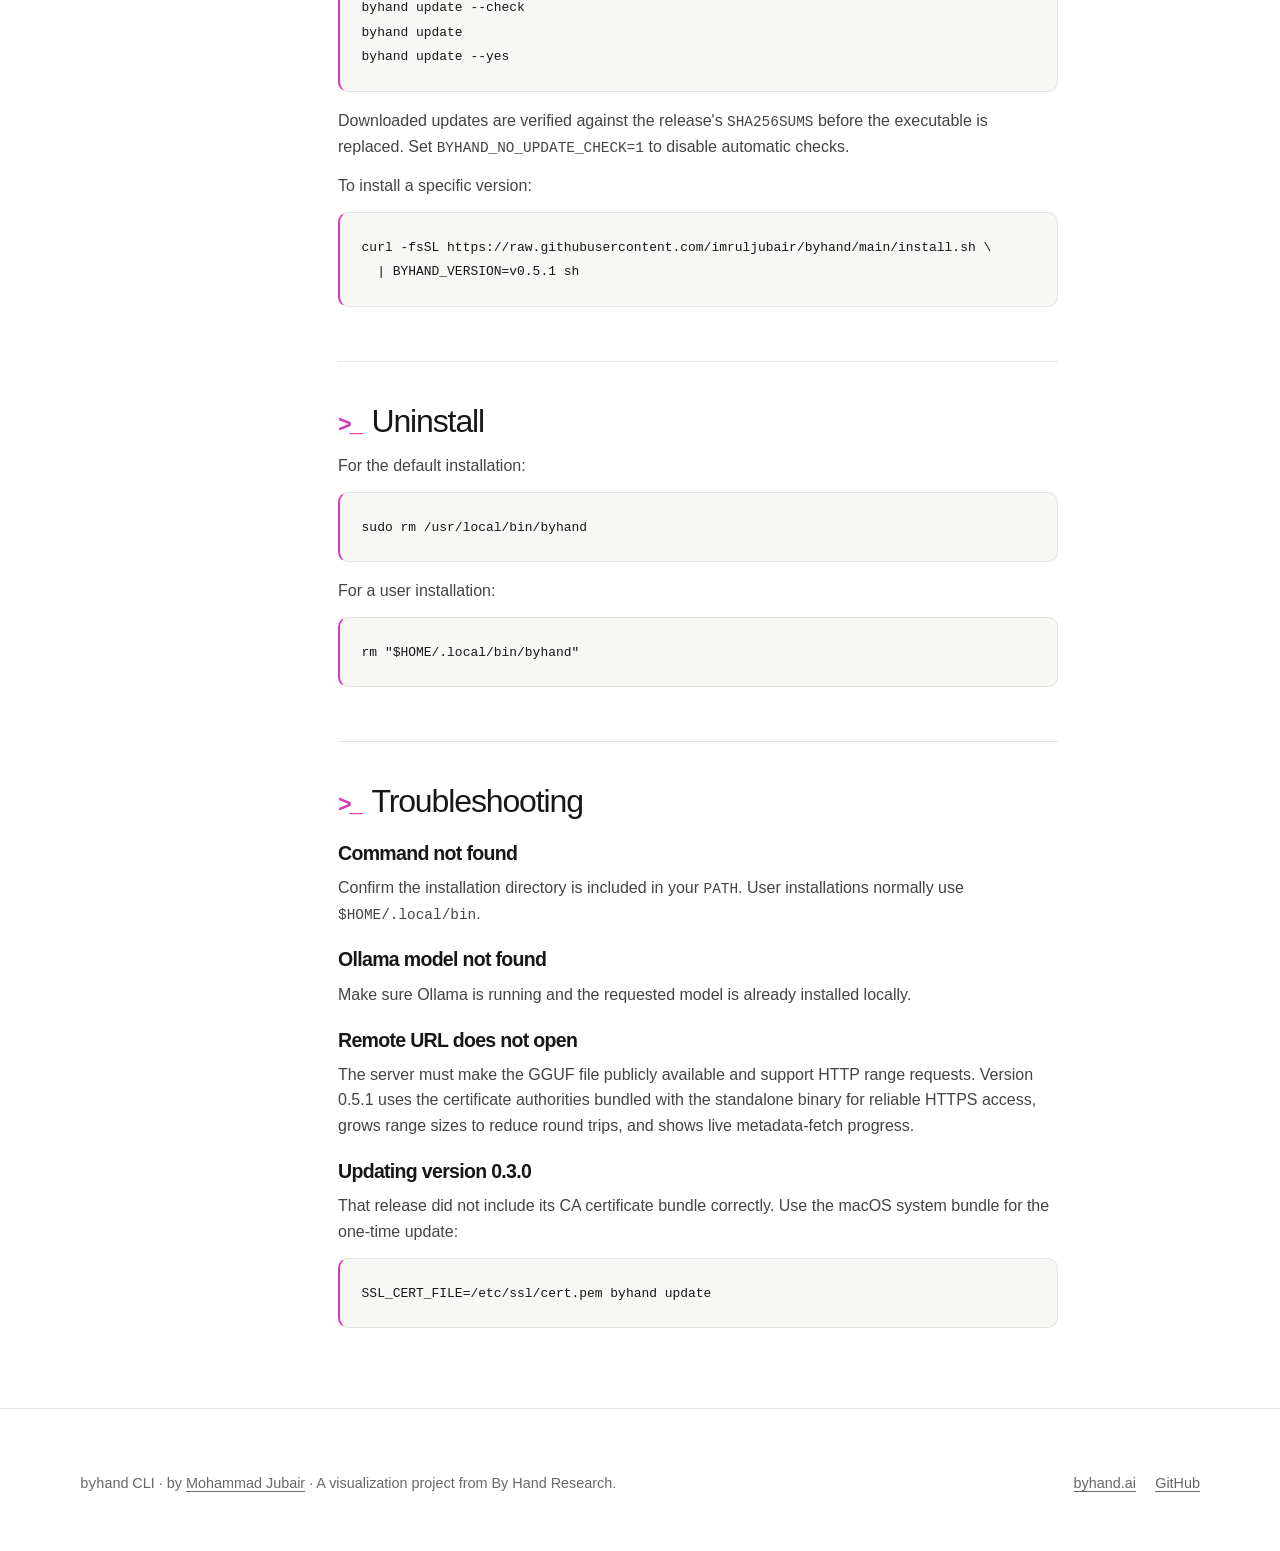
==== commit e70e19de: "remot fix" ====
--- a/docs/docs/index.html
+++ b/docs/docs/index.html
@@ -123,7 +123,7 @@
             <p>Downloaded updates are verified against the release's <code>SHA256SUMS</code> before the executable is replaced. Set <code>BYHAND_NO_UPDATE_CHECK=1</code> to disable automatic checks.</p>
             <p>To install a specific version:</p>
             <pre><code>curl -fsSL https://raw.githubusercontent.com/imruljubair/byhand/main/install.sh \
-  | BYHAND_VERSION=v0.5.0 sh</code></pre>
+  | BYHAND_VERSION=v0.5.1 sh</code></pre>
           </section>
 
           <section id="uninstall">
@@ -141,7 +141,7 @@
             <h3>Ollama model not found</h3>
             <p>Make sure Ollama is running and the requested model is already installed locally.</p>
             <h3>Remote URL does not open</h3>
-            <p>The server must make the GGUF file publicly available and support HTTP range requests.</p>
+            <p>The server must make the GGUF file publicly available and support HTTP range requests. Version 0.5.1 uses the certificate authorities bundled with the standalone binary for reliable HTTPS access, grows range sizes to reduce round trips, and shows live metadata-fetch progress.</p>
             <h3>Updating version 0.3.0</h3>
             <p>That release did not include its CA certificate bundle correctly. Use the macOS system bundle for the one-time update:</p>
             <pre><code>SSL_CERT_FILE=/etc/ssl/cert.pem byhand update</code></pre>
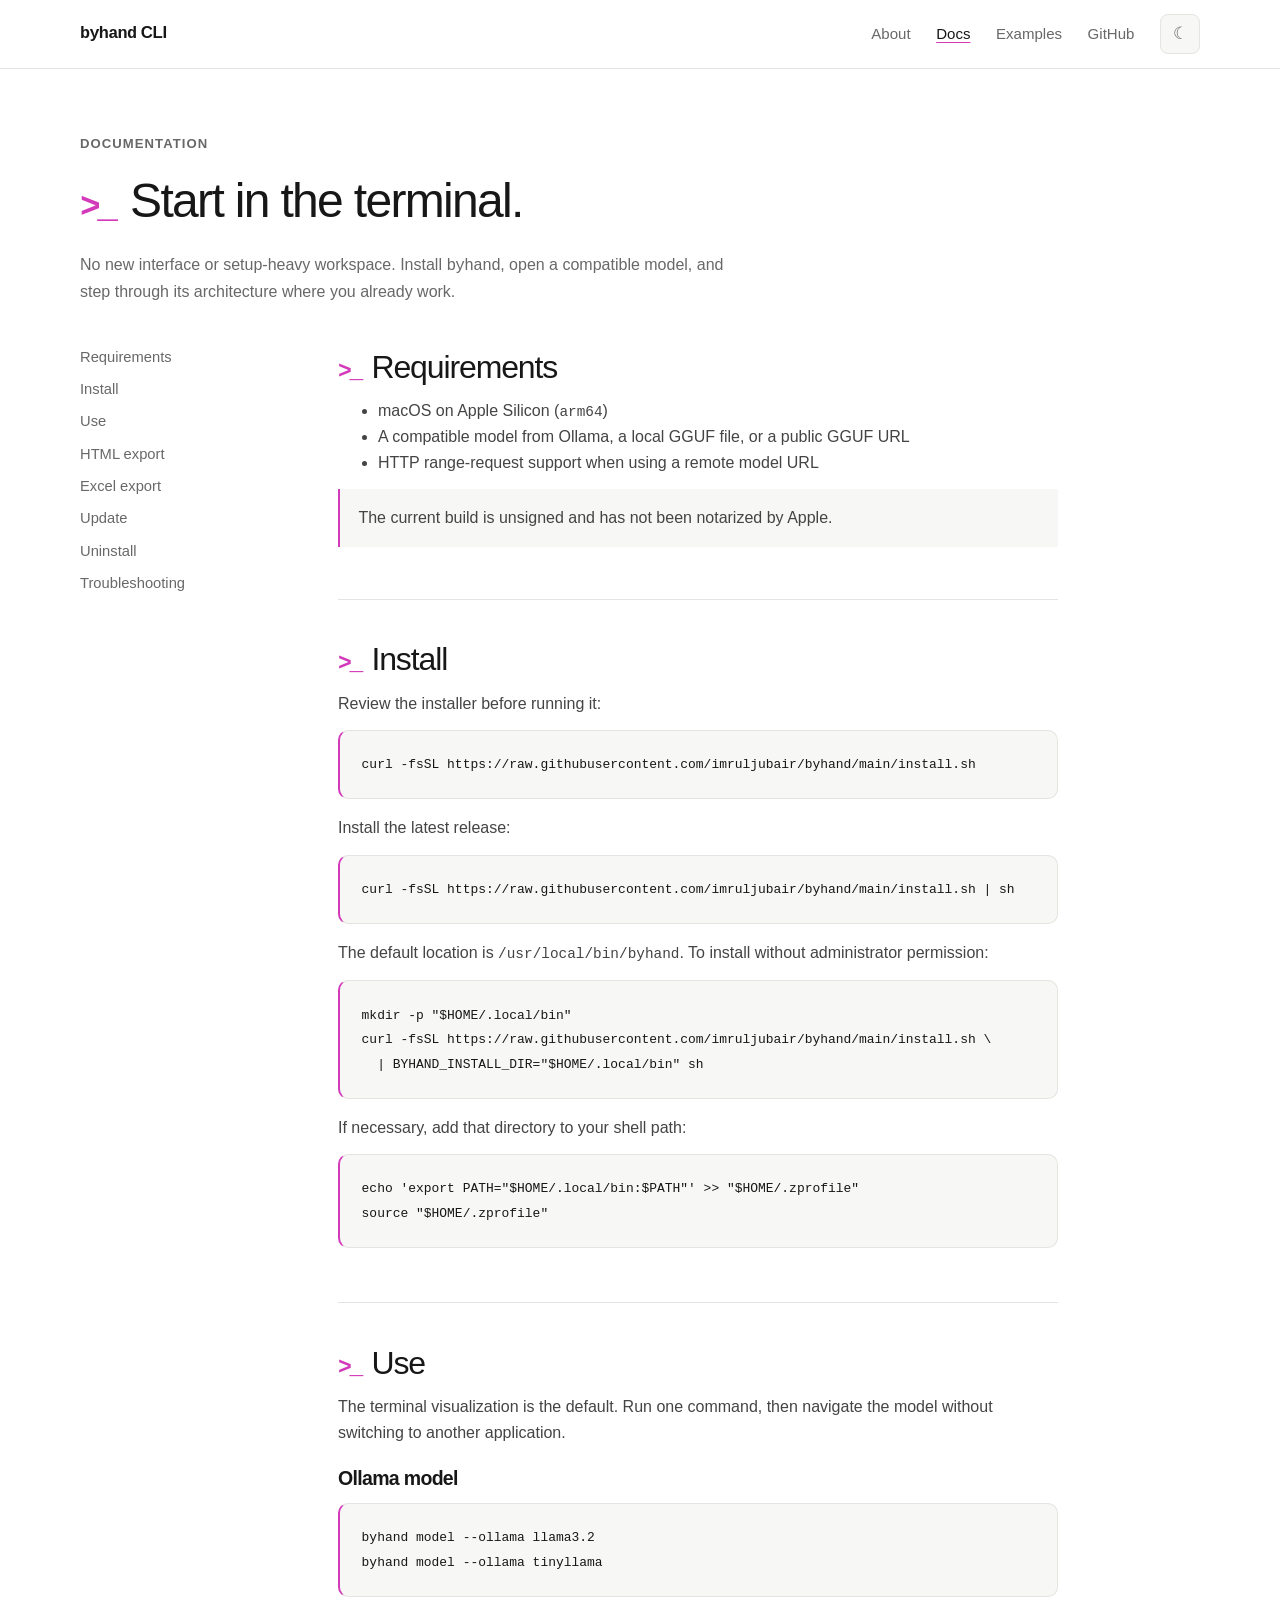
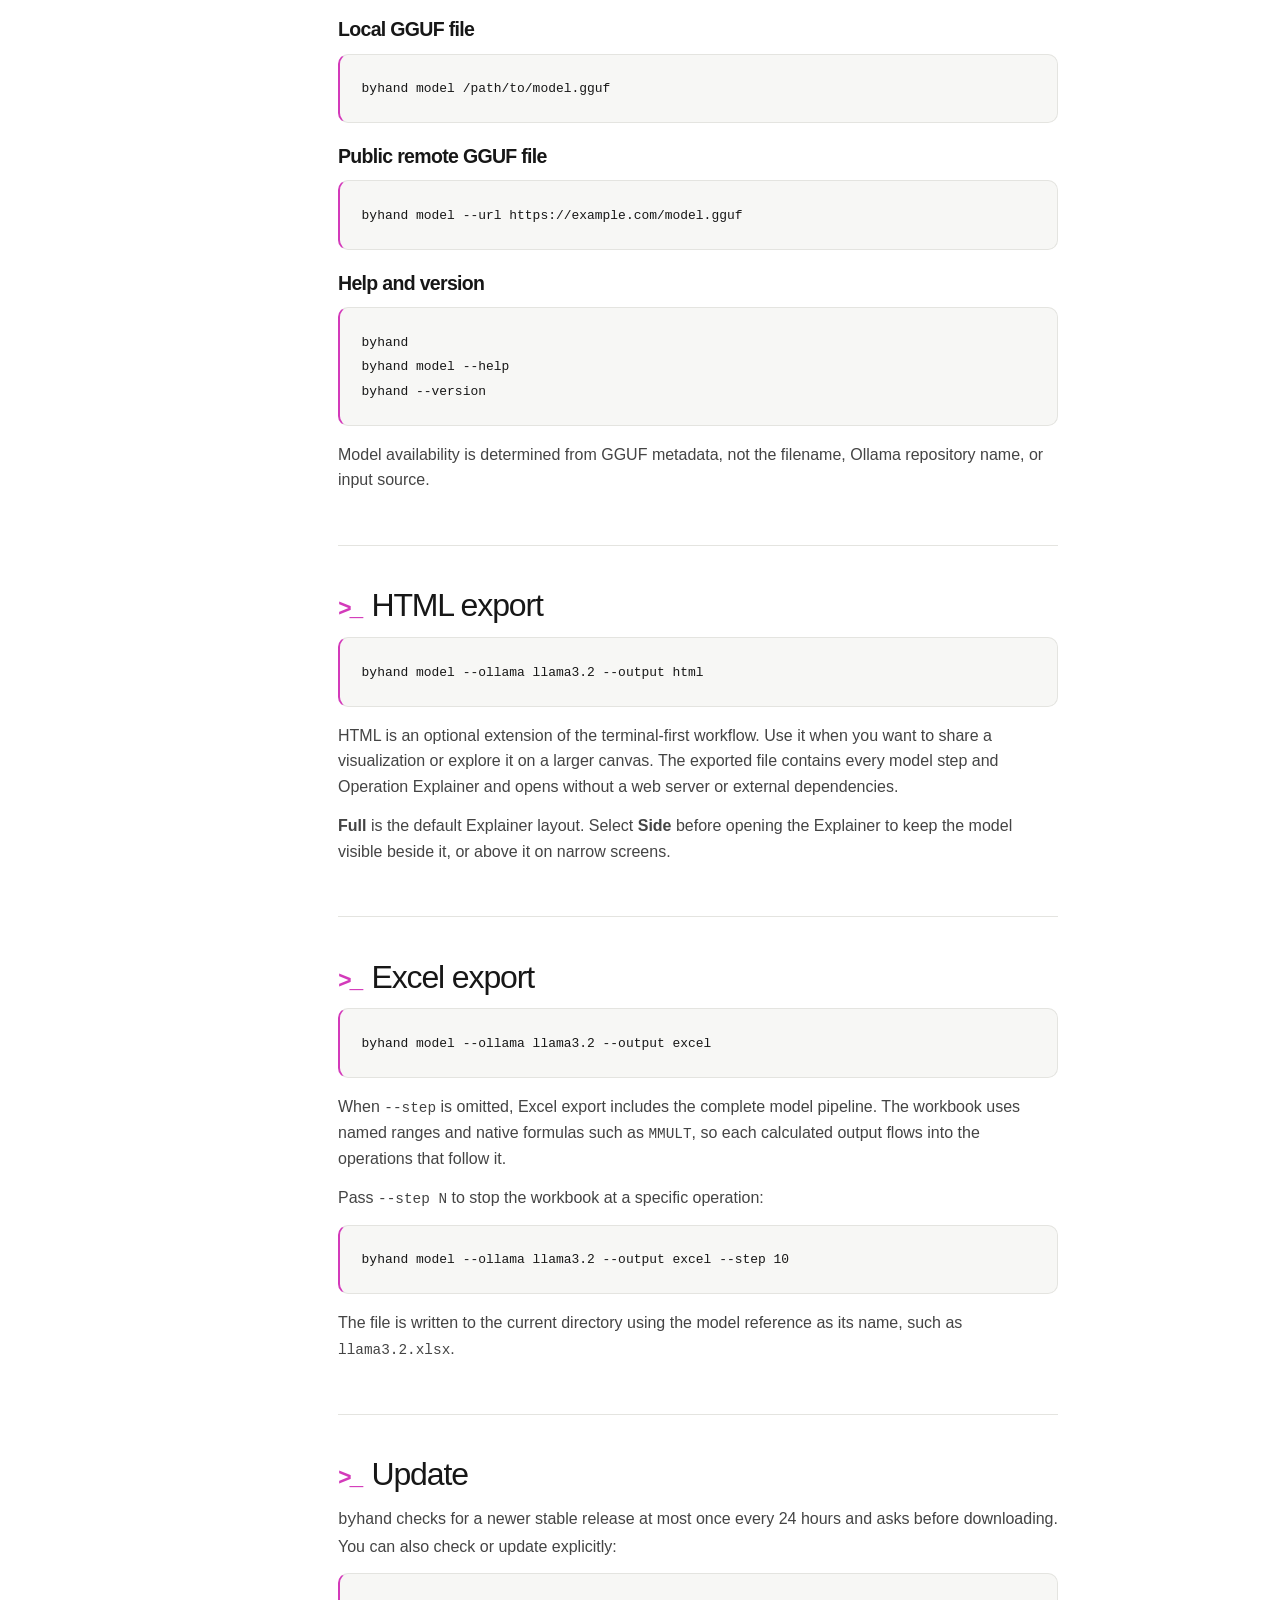
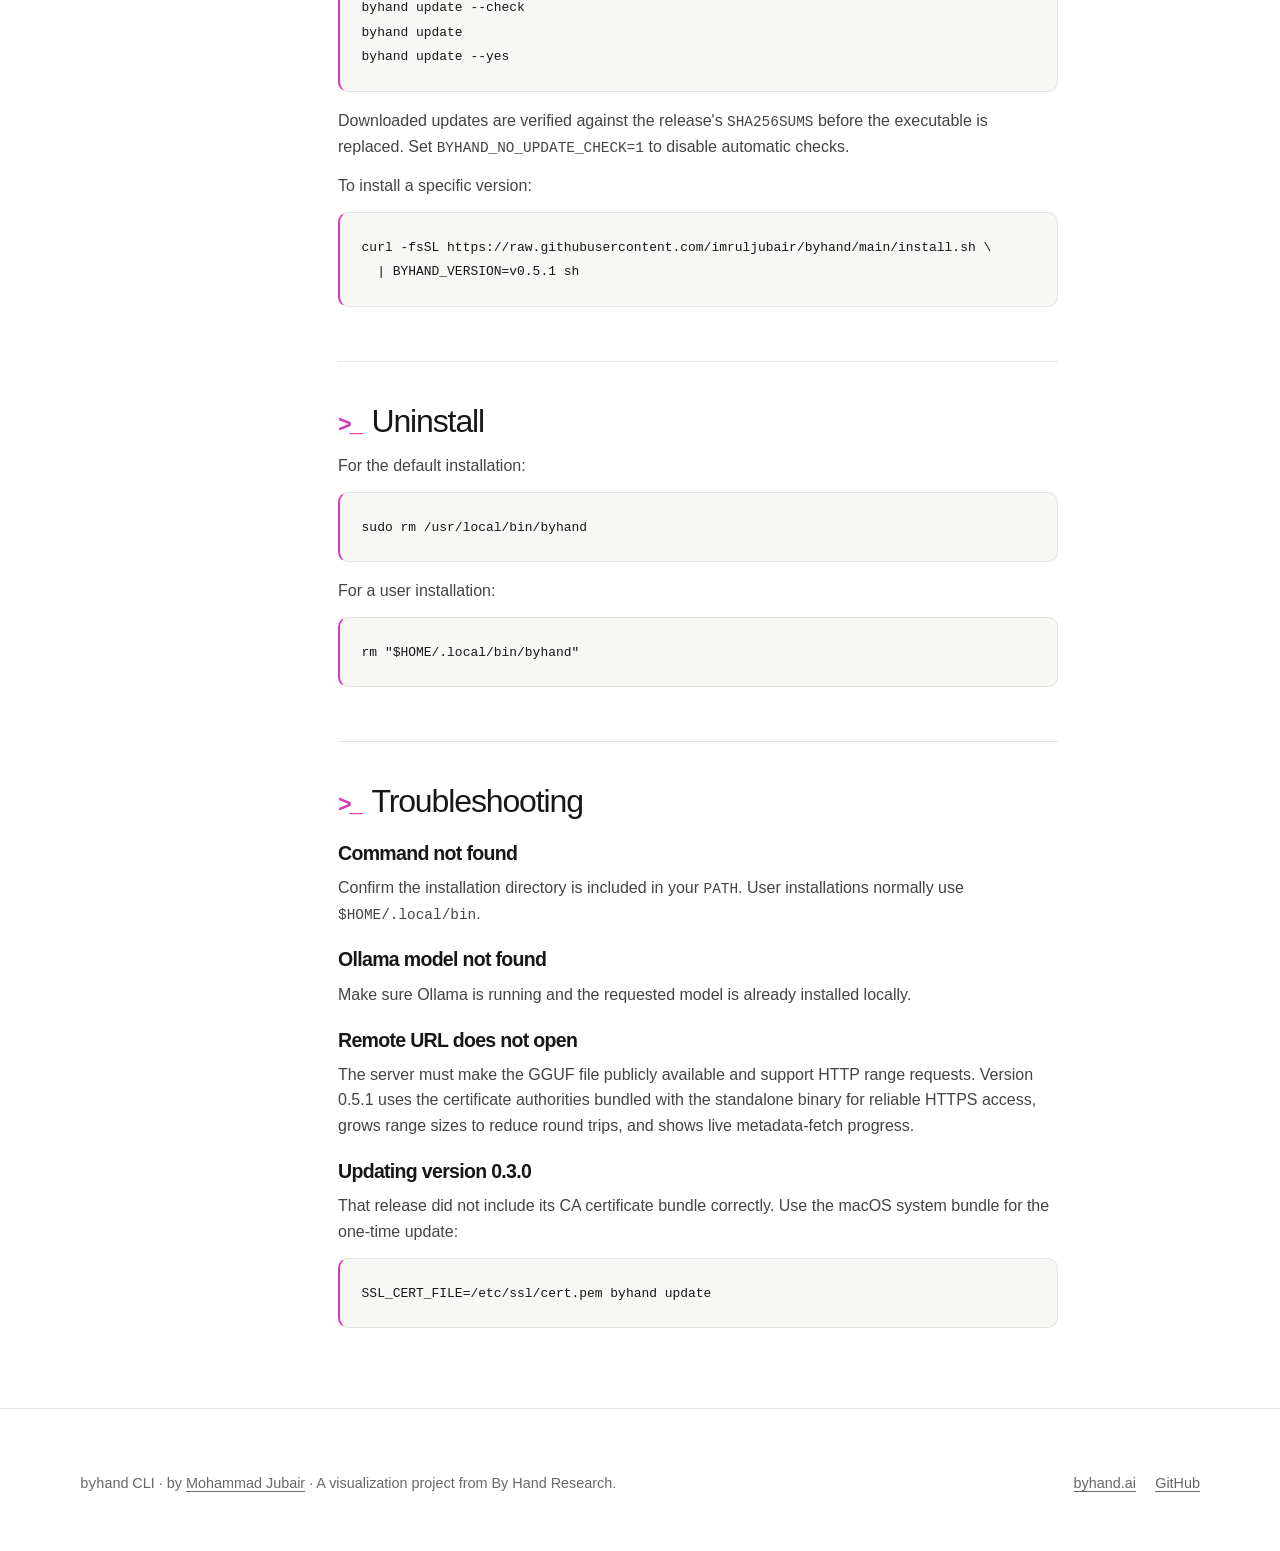
==== commit ef61d03f: "theme" ====
--- a/docs/docs/index.html
+++ b/docs/docs/index.html
@@ -4,6 +4,7 @@
     <meta charset="utf-8">
     <meta name="viewport" content="width=device-width, initial-scale=1">
     <title>Docs · byhand CLI</title>
+    <link rel="icon" type="image/svg+xml" href="../assets/favicon.svg?v=1">
     <meta name="description" content="Install and use byhand CLI with Ollama, local GGUF files, public model URLs, and HTML or Excel export.">
     <meta property="og:title" content="Docs · byhand CLI">
     <meta property="og:description" content="Install and use byhand with Ollama, local GGUF files, public model URLs, and HTML or Excel export.">
@@ -20,6 +21,7 @@
     <meta name="twitter:image" content="https://imruljubair.github.io/byhand/assets/logo.png?v=2">
     <meta name="twitter:image:alt" content="byhand CLI logo">
     <link rel="canonical" href="https://imruljubair.github.io/byhand/docs/">
+    <script src="../assets/theme.js"></script>
     <link rel="stylesheet" href="../assets/styles.css">
   </head>
   <body>
@@ -32,6 +34,7 @@
           <a href="./" aria-current="page">Docs</a>
           <a href="../examples/">Examples</a>
           <a href="https://github.com/imruljubair/byhand">GitHub</a>
+          <button class="theme-toggle" type="button" aria-label="Switch theme" title="Switch theme"><span aria-hidden="true">◐</span></button>
         </div>
       </nav>
     </header>
--- a/docs/assets/styles.css
+++ b/docs/assets/styles.css
@@ -8,9 +8,59 @@
   --strong-border: #c9c9c3;
   --accent: #d33aba;
   --accent-text: #b02a99;
+  --accent-hover: #b92ea2;
+  --on-accent: #ffffff;
+  --prose-text: #444444;
   --page-title-size: clamp(2.25rem, 4vw, 3rem);
   --page-subtitle-size: 1rem;
   --max-width: 1120px;
+}
+
+@media (prefers-color-scheme: dark) {
+  :root:not([data-theme]) {
+    color-scheme: dark;
+    --background: #121212;
+    --surface: #1a1a1a;
+    --text: #f1f1ee;
+    --muted: #a3a39d;
+    --border: #343430;
+    --strong-border: #505049;
+    --accent: #e34dcc;
+    --accent-text: #f06ada;
+    --accent-hover: #f06ada;
+    --on-accent: #121212;
+    --prose-text: #d0d0ca;
+  }
+}
+
+:root[data-theme="light"] {
+  color-scheme: light;
+  --background: #ffffff;
+  --surface: #f7f7f5;
+  --text: #171717;
+  --muted: #686868;
+  --border: #e4e4e0;
+  --strong-border: #c9c9c3;
+  --accent: #d33aba;
+  --accent-text: #b02a99;
+  --accent-hover: #b92ea2;
+  --on-accent: #ffffff;
+  --prose-text: #444444;
+}
+
+:root[data-theme="dark"] {
+  color-scheme: dark;
+  --background: #121212;
+  --surface: #1a1a1a;
+  --text: #f1f1ee;
+  --muted: #a3a39d;
+  --border: #343430;
+  --strong-border: #505049;
+  --accent: #e34dcc;
+  --accent-text: #f06ada;
+  --accent-hover: #f06ada;
+  --on-accent: #121212;
+  --prose-text: #d0d0ca;
 }
 
 * {
@@ -54,7 +104,7 @@
   z-index: 10;
   padding: 0.55rem 0.8rem;
   background: var(--text);
-  color: white;
+  color: var(--background);
   transform: translateY(-160%);
 }
 
@@ -106,6 +156,29 @@
 
 .nav-links a:hover,
 .nav-links a[aria-current="page"] {
+  color: var(--text);
+}
+
+.theme-toggle {
+  display: inline-flex;
+  width: 40px;
+  height: 40px;
+  align-items: center;
+  justify-content: center;
+  padding: 0;
+  border: 1px solid var(--border);
+  border-radius: 8px;
+  background: var(--surface);
+  color: var(--muted);
+  font: inherit;
+  font-size: 1.05rem;
+  line-height: 1;
+  cursor: pointer;
+}
+
+.theme-toggle:hover,
+.theme-toggle:focus-visible {
+  border-color: var(--accent);
   color: var(--text);
 }
 
@@ -331,7 +404,7 @@
 .lead {
   max-width: 670px;
   margin: 0 auto;
-  color: #858585;
+  color: var(--muted);
   font-size: var(--page-subtitle-size);
   font-weight: 500;
   line-height: 1.65;
@@ -354,19 +427,19 @@
   border: 1px solid var(--accent);
   border-radius: 8px;
   background: var(--accent);
-  color: white;
+  color: var(--on-accent);
   font-size: 0.95rem;
   font-weight: 500;
   text-decoration: none;
 }
 
 .button:hover {
-  background: #b92ea2;
+  background: var(--accent-hover);
 }
 
 .button-secondary {
   border-color: var(--accent);
-  background: white;
+  background: var(--background);
   color: var(--accent);
 }
 
@@ -539,7 +612,7 @@
 
 .prose p,
 .prose li {
-  color: #444;
+  color: var(--prose-text);
   overflow-wrap: anywhere;
 }
 
@@ -572,36 +645,30 @@
 
 .visual-tour-heading {
   width: 100%;
-  max-width: 880px;
+  max-width: 1000px;
   margin: 0 auto 1.25rem;
 }
 
 .screenshot-grid {
   display: grid;
   width: 100%;
-  max-width: 880px;
+  max-width: 1000px;
   margin: 0 auto;
   grid-template-columns: repeat(2, minmax(0, 1fr));
   align-items: start;
   gap: 1rem;
 }
 
-.screenshot-step-1 {
+.screenshot-step-2 {
   grid-column: 1;
   grid-row: 1;
 }
 
-.screenshot-step-2 {
-  grid-column: 1;
-  grid-row: 2;
-}
-
 .screenshot-card.screenshot-step-3 {
   grid-column: 2;
-  grid-row: 1 / span 2;
-  width: 85%;
-  justify-self: start;
-  margin-top: 4rem;
+  grid-row: 1;
+  width: 100%;
+  margin-top: 0;
 }
 
 .screenshot-card {
@@ -624,6 +691,10 @@
   display: block;
 }
 
+.screenshot-image-link {
+  background: #1e1e1e;
+}
+
 .screenshot-card img {
   width: 100%;
   height: auto;
@@ -646,7 +717,7 @@
 
 .example-shell {
   width: 100%;
-  max-width: 880px;
+  max-width: 1000px;
   margin: 0 auto 1.25rem;
   overflow: hidden;
   border: 1px solid var(--border);
@@ -724,7 +795,7 @@
 
 .examples-docs-link {
   width: 100%;
-  max-width: 880px;
+  max-width: 1000px;
   margin: 0 auto;
   padding-bottom: 5rem;
 }
@@ -854,7 +925,6 @@
     margin-bottom: 1.5rem;
   }
 
-  .screenshot-step-1,
   .screenshot-step-2,
   .screenshot-card.screenshot-step-3 {
     grid-column: auto;
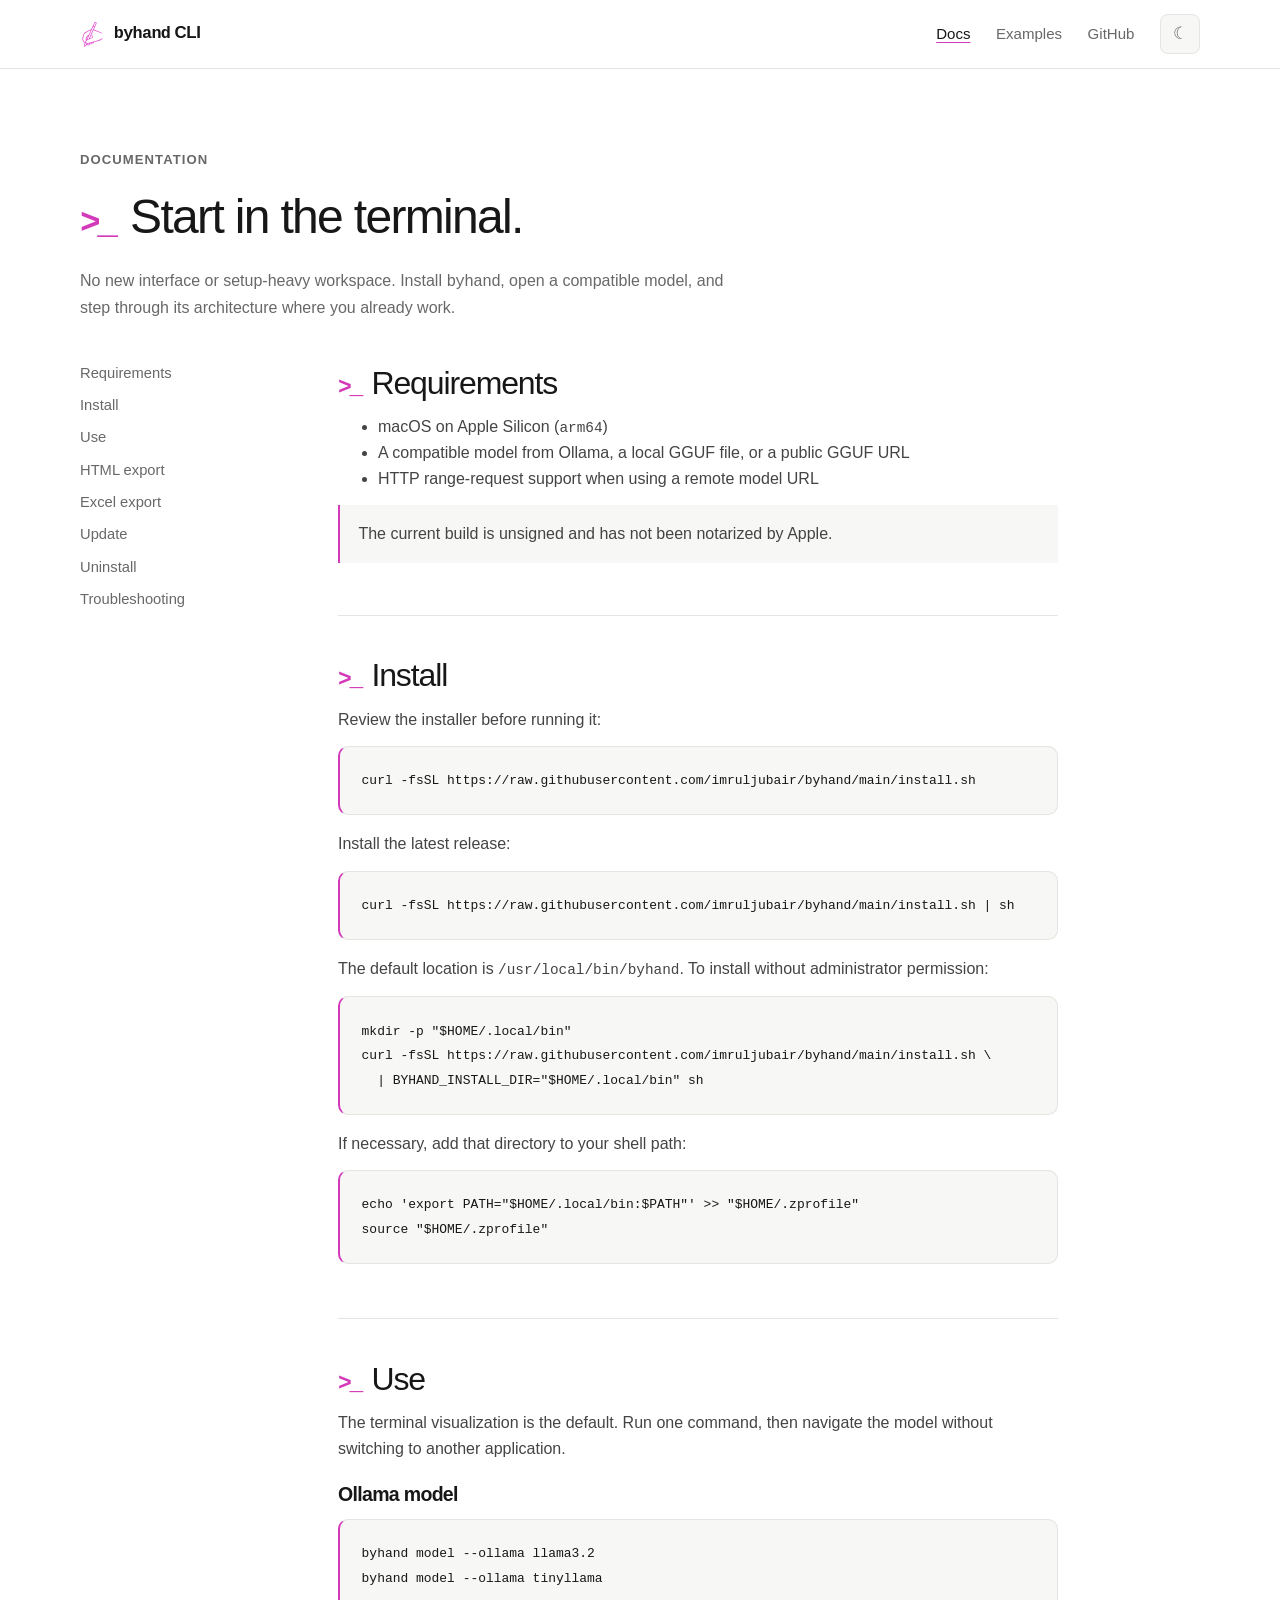
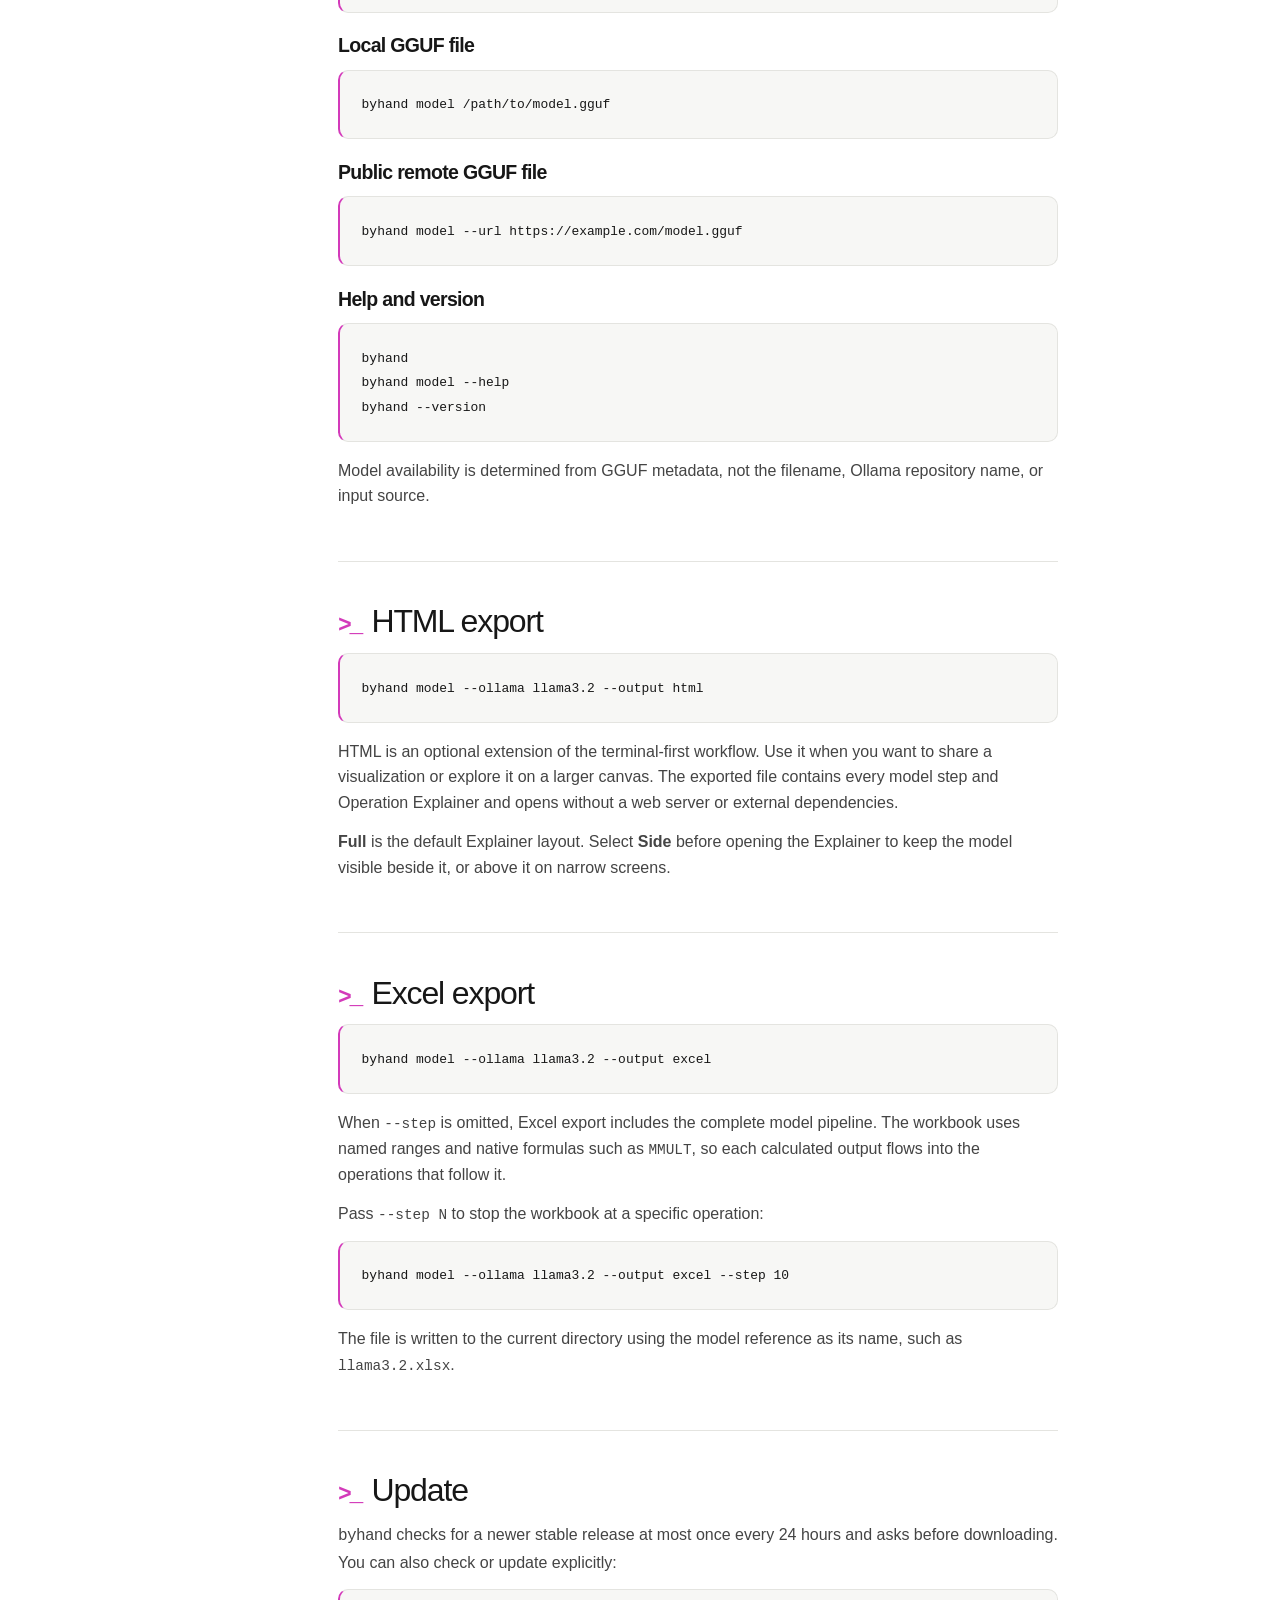
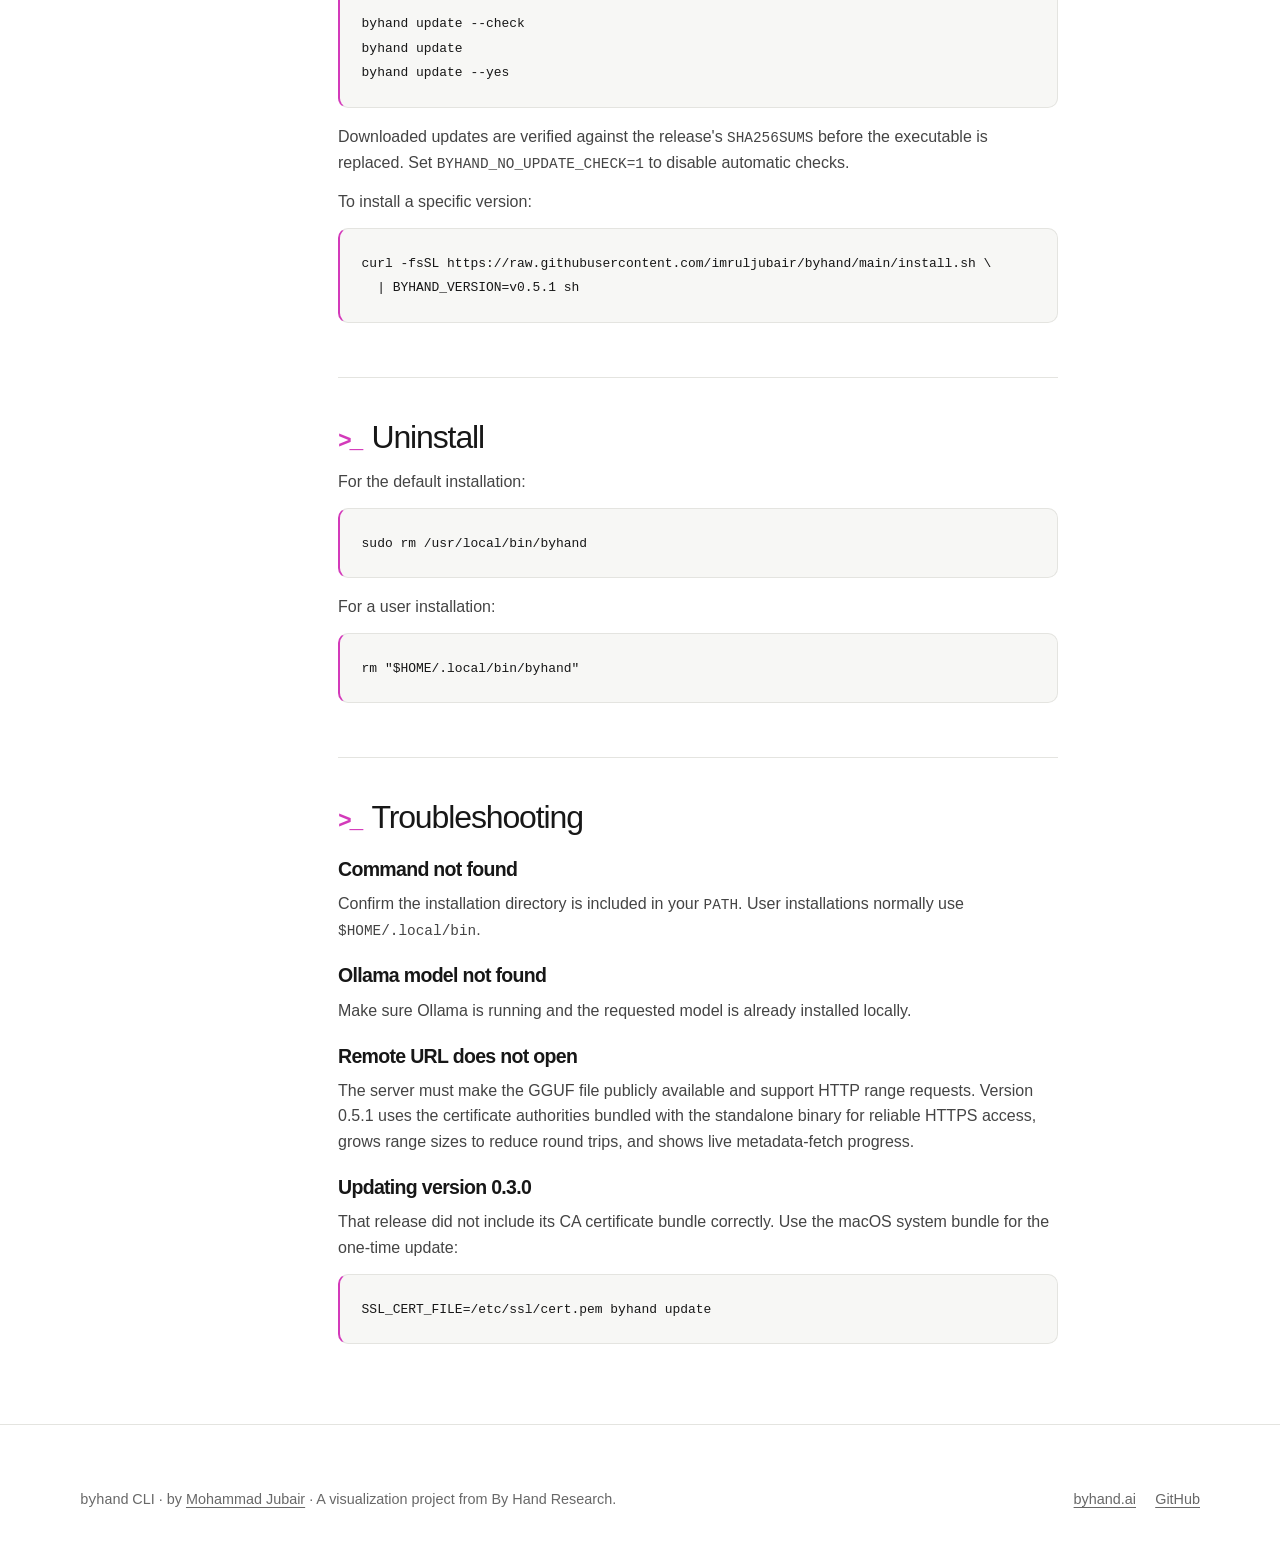
==== commit 38ab208f: "new" ====
--- a/docs/docs/index.html
+++ b/docs/docs/index.html
@@ -4,7 +4,7 @@
     <meta charset="utf-8">
     <meta name="viewport" content="width=device-width, initial-scale=1">
     <title>Docs · byhand CLI</title>
-    <link rel="icon" type="image/svg+xml" href="../assets/favicon.svg?v=1">
+    <link rel="icon" type="image/svg+xml" href="../assets/favicon.svg?v=2">
     <meta name="description" content="Install and use byhand CLI with Ollama, local GGUF files, public model URLs, and HTML or Excel export.">
     <meta property="og:title" content="Docs · byhand CLI">
     <meta property="og:description" content="Install and use byhand with Ollama, local GGUF files, public model URLs, and HTML or Excel export.">
@@ -28,9 +28,8 @@
     <a class="skip-link" href="#main">Skip to content</a>
     <header class="site-header">
       <nav class="nav" aria-label="Primary navigation">
-        <a class="brand" href="../"><span class="product-command">byhand</span> CLI</a>
+        <a class="brand" href="../"><img class="brand-mark" src="../assets/favicon.svg?v=2" alt=""><span><span class="product-command">byhand</span> CLI</span></a>
         <div class="nav-links">
-          <a href="../">About</a>
           <a href="./" aria-current="page">Docs</a>
           <a href="../examples/">Examples</a>
           <a href="https://github.com/imruljubair/byhand">GitHub</a>
--- a/docs/assets/styles.css
+++ b/docs/assets/styles.css
@@ -127,11 +127,20 @@
 }
 
 .brand {
+  display: inline-flex;
+  align-items: center;
+  gap: 0.55rem;
   font-size: 1.05rem;
   font-weight: 600;
   letter-spacing: -0.02em;
   text-decoration: none;
   white-space: nowrap;
+}
+
+.brand-mark {
+  width: 25px;
+  height: 25px;
+  flex: 0 0 auto;
 }
 
 .product-command {
@@ -554,7 +563,7 @@
 }
 
 .docs-page .page-intro {
-  padding: 4rem 0 2.5rem;
+  padding: 5rem 0 2.5rem;
 }
 
 .docs-layout {
@@ -649,6 +658,21 @@
   margin: 0 auto 1.25rem;
 }
 
+.visual-tour-heading .eyebrow {
+  margin-bottom: 0.65rem;
+}
+
+.visual-tour-intro {
+  margin: 0 0 0.65rem;
+  color: var(--muted);
+}
+
+.visual-tour-command {
+  max-width: 520px;
+  padding: 0.75rem 0.9rem;
+  border-left: 2px solid var(--accent);
+}
+
 .screenshot-grid {
   display: grid;
   width: 100%;
@@ -687,6 +711,7 @@
 }
 
 .screenshot-card a,
+.screenshot-card picture,
 .screenshot-card img {
   display: block;
 }
@@ -713,6 +738,14 @@
   color: var(--accent);
   font-family: ui-monospace, SFMono-Regular, Menlo, Monaco, Consolas, monospace;
   font-size: 0.82rem;
+}
+
+.screenshot-hint {
+  width: 100%;
+  max-width: 1000px;
+  margin: 0.75rem auto 0;
+  color: var(--muted);
+  font-size: 0.85rem;
 }
 
 .example-shell {
@@ -758,18 +791,19 @@
 .example-heading-copy {
   min-width: 0;
   flex: 1;
-  padding-right: 3.75rem;
+  padding-right: 2.25rem;
 }
 
 .example-open-button {
   position: absolute;
   top: 1.15rem;
   right: 1.25rem;
-  width: 46px;
-  min-width: 46px;
-  height: 46px;
+  width: 28px;
+  min-width: 28px;
+  min-height: 28px;
+  height: 28px;
   padding: 0;
-  font-size: 1.35rem;
+  font-size: 0.85rem;
   line-height: 1;
 }
 
@@ -901,7 +935,7 @@
   }
 
   .docs-page .page-intro {
-    padding-top: 2.75rem;
+    padding-top: 3.5rem;
     padding-bottom: 2rem;
   }
 
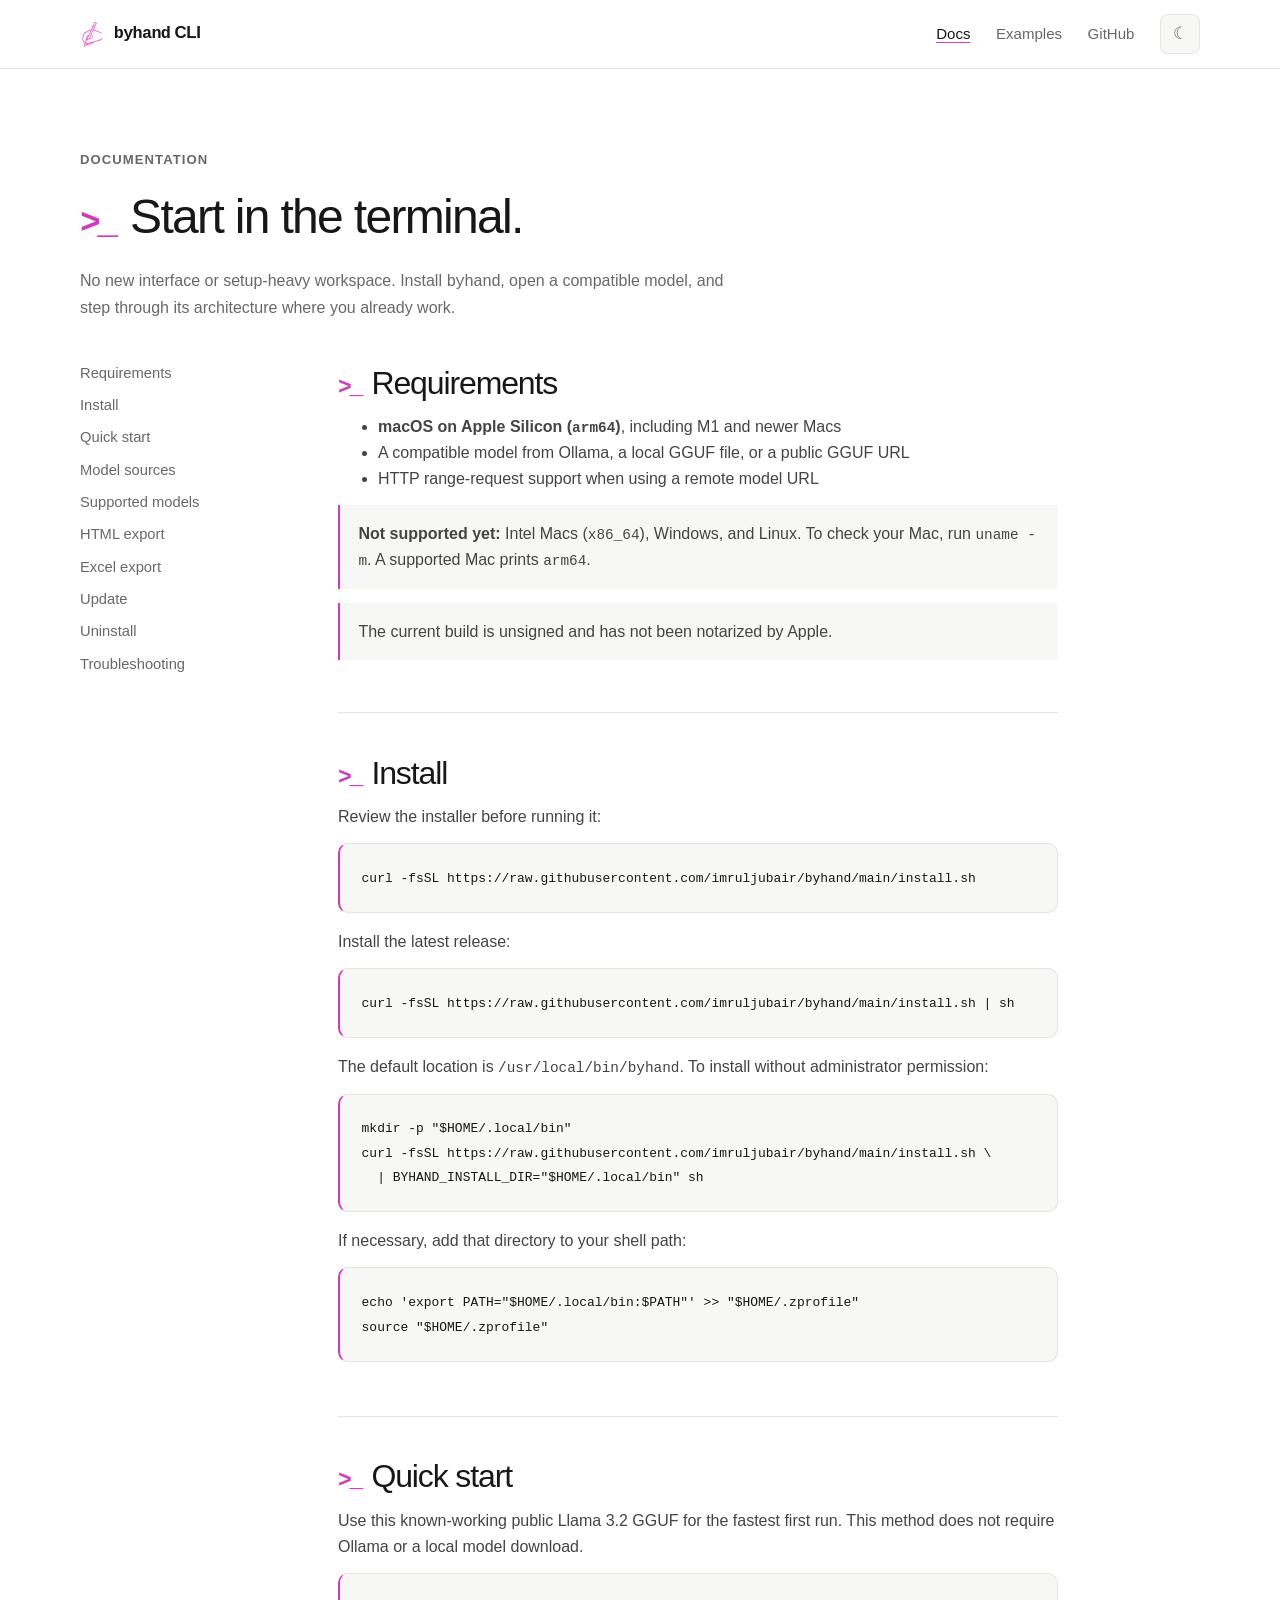
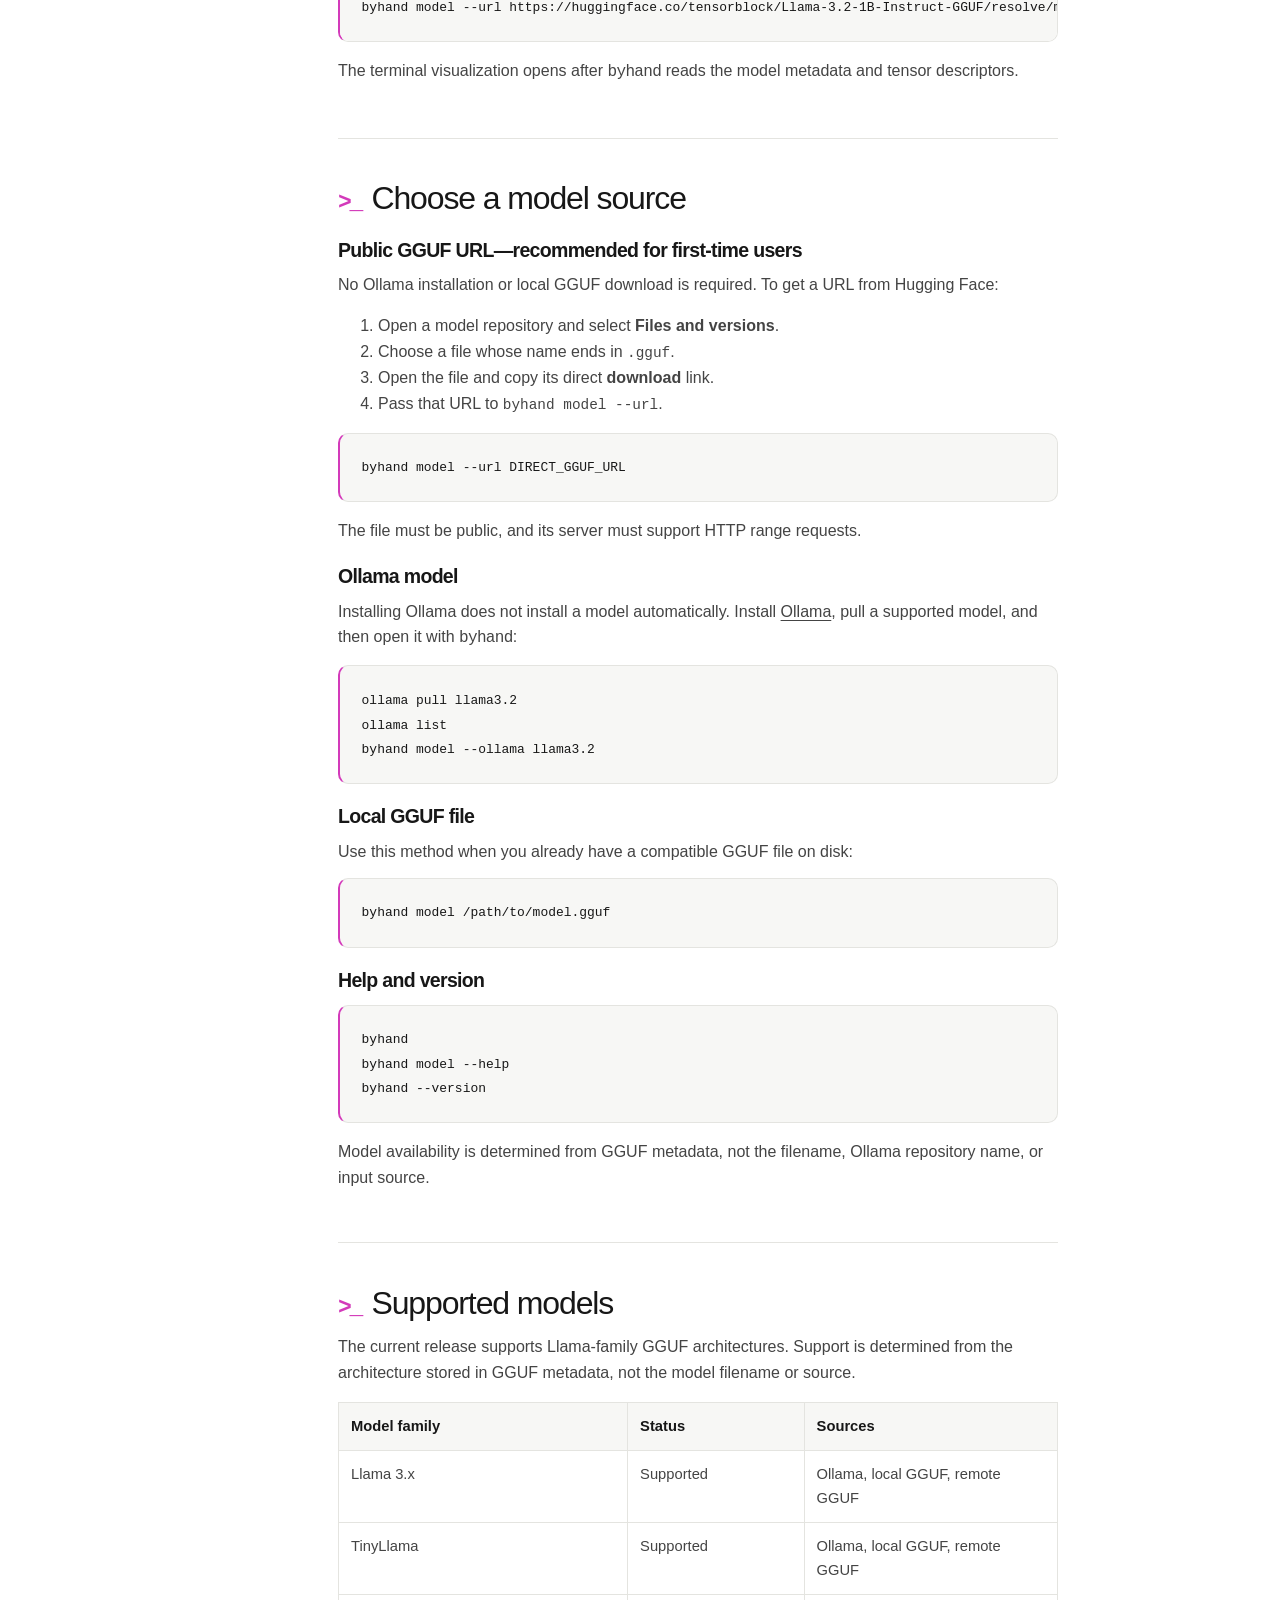
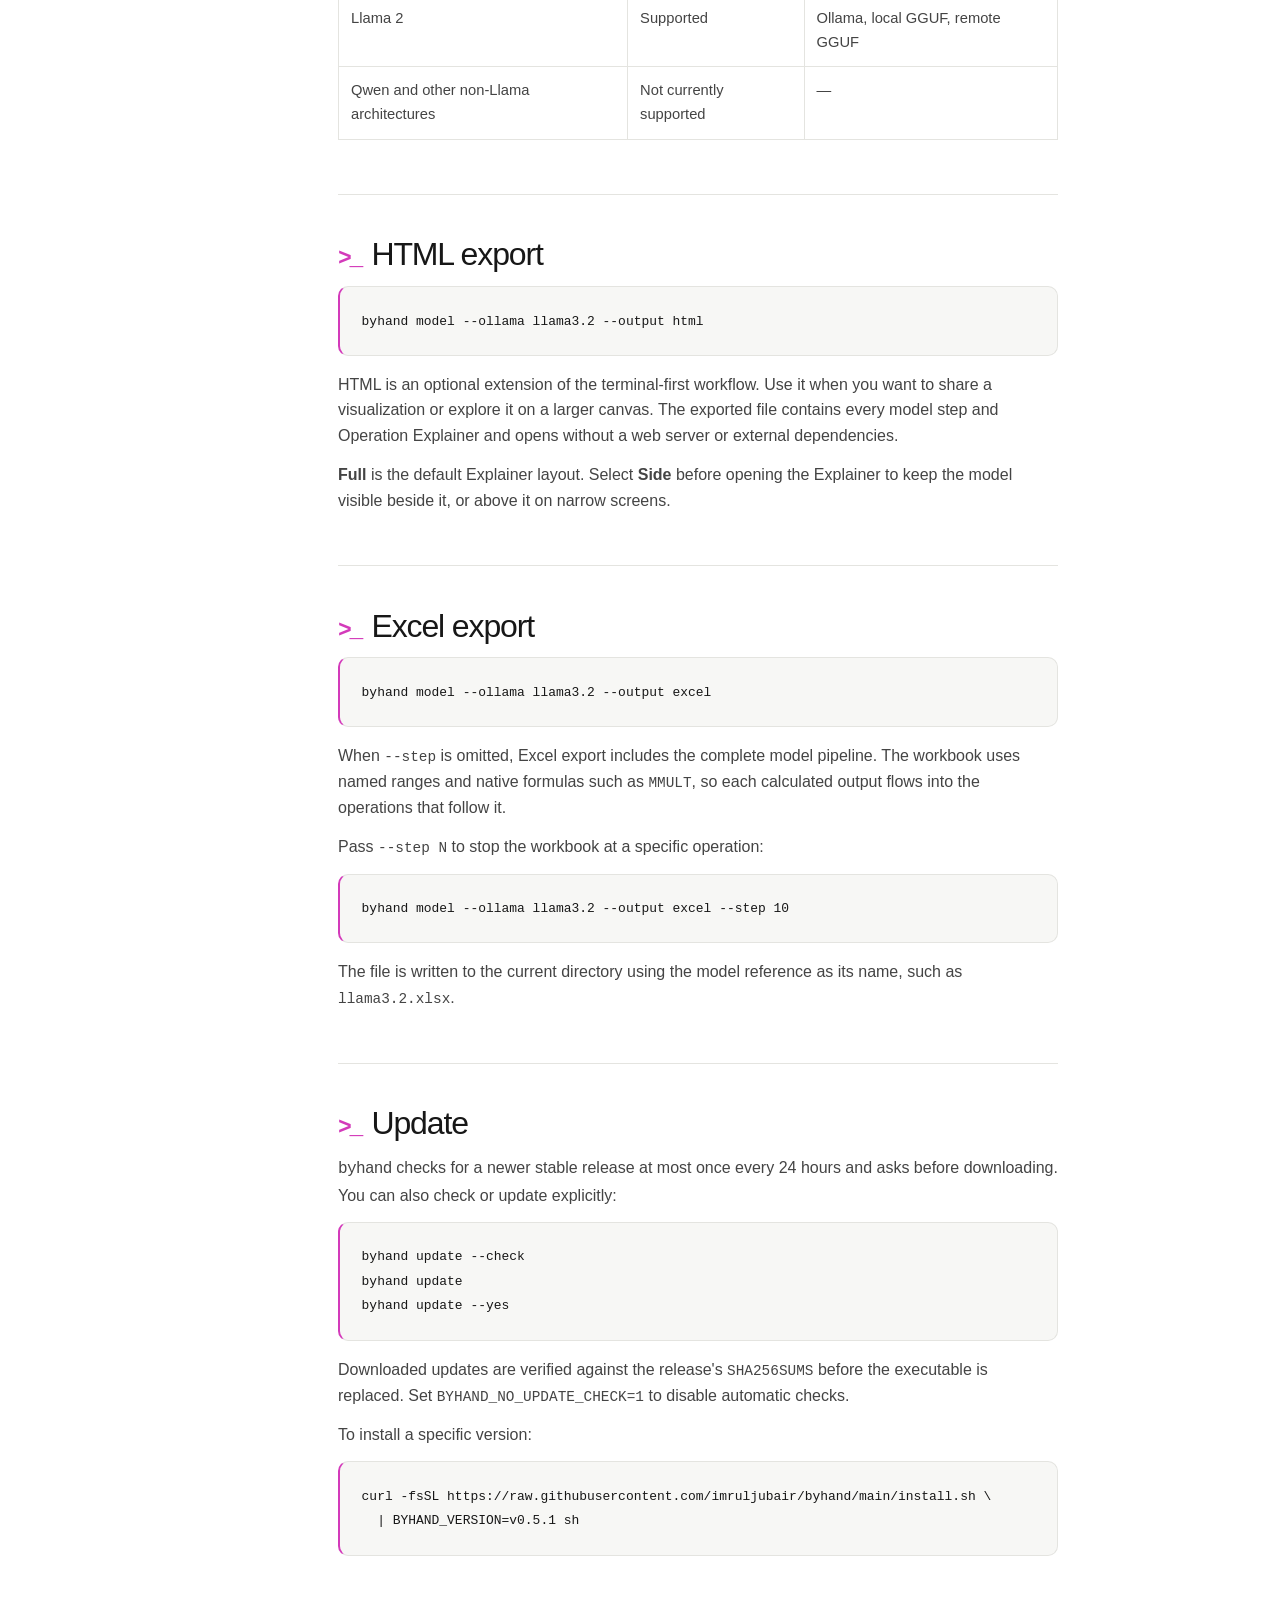
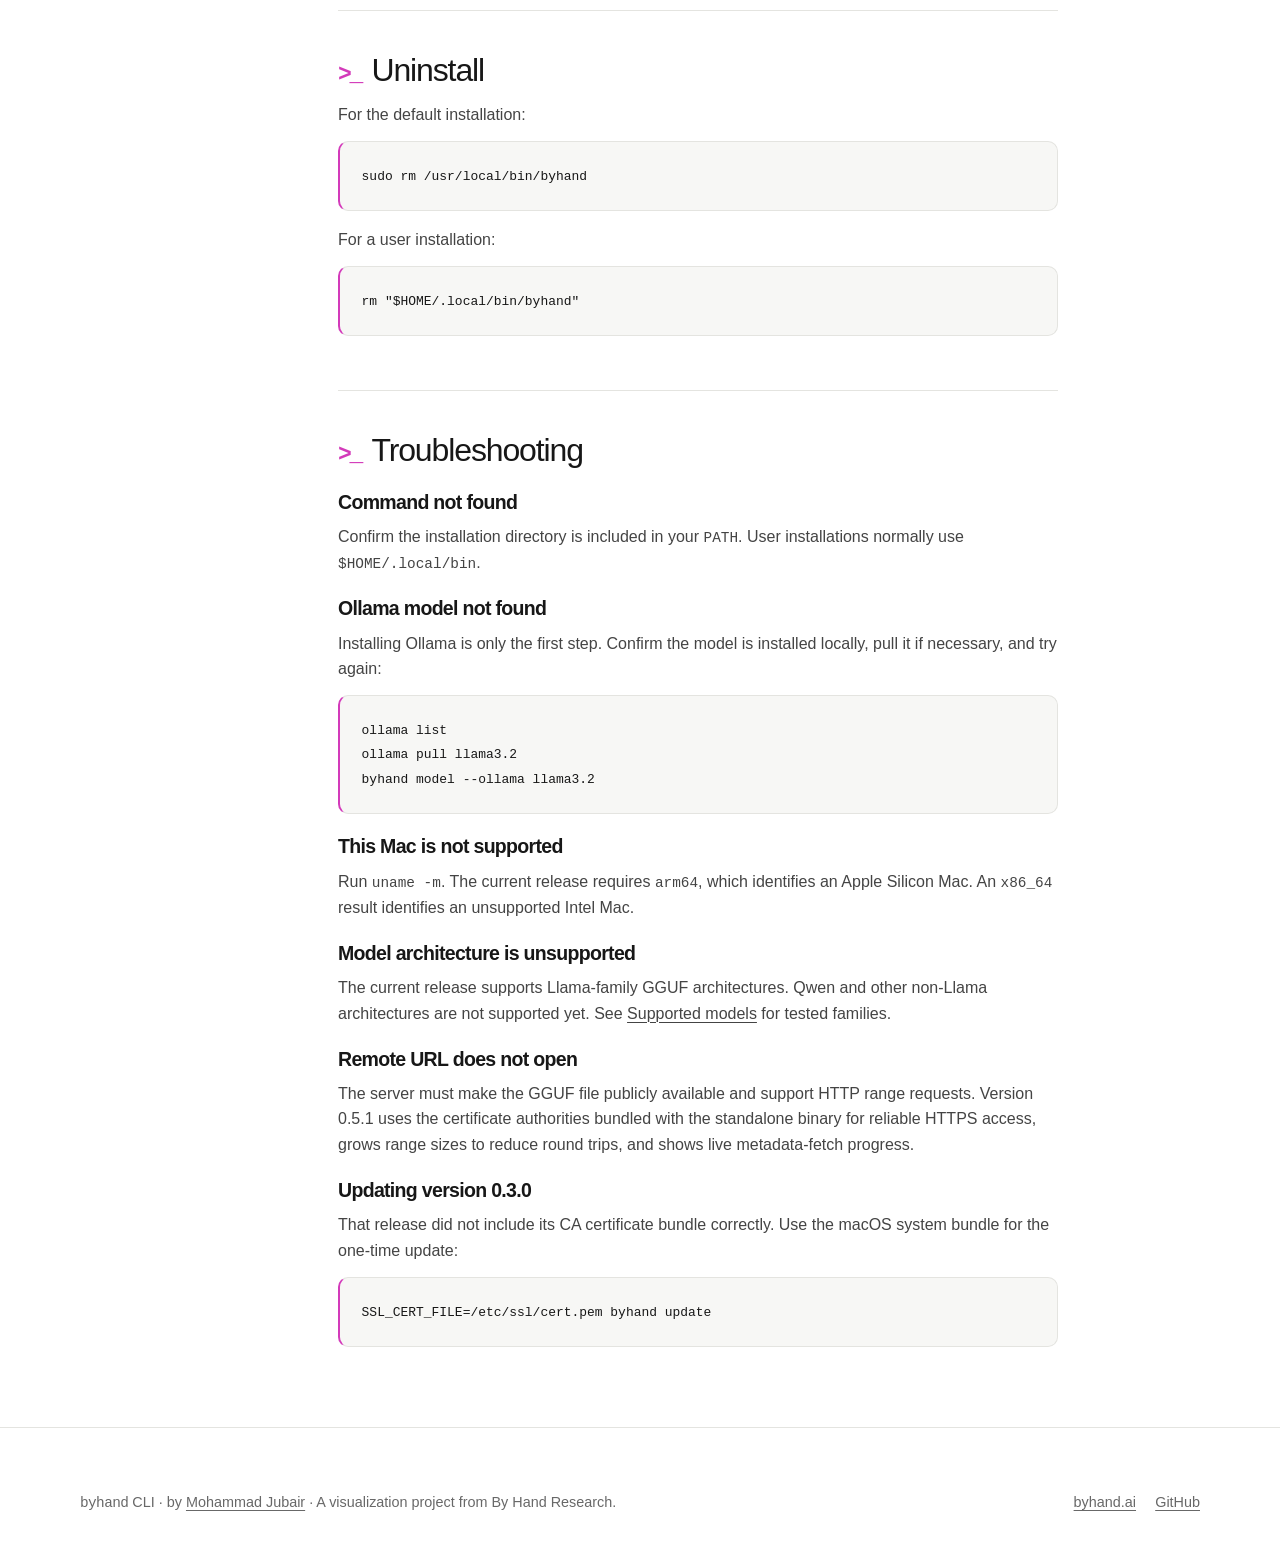
==== commit f86b8315: "new" ====
--- a/docs/docs/index.html
+++ b/docs/docs/index.html
@@ -49,7 +49,9 @@
         <nav class="docs-nav" aria-label="Documentation sections">
           <a href="#requirements">Requirements</a>
           <a href="#install">Install</a>
-          <a href="#use">Use</a>
+          <a href="#quick-start">Quick start</a>
+          <a href="#model-sources">Model sources</a>
+          <a href="#supported-models">Supported models</a>
           <a href="#html-export">HTML export</a>
           <a href="#excel-export">Excel export</a>
           <a href="#update">Update</a>
@@ -61,10 +63,11 @@
           <section id="requirements">
             <h2>Requirements</h2>
             <ul>
-              <li>macOS on Apple Silicon (<code>arm64</code>)</li>
+              <li><strong>macOS on Apple Silicon (<code>arm64</code>)</strong>, including M1 and newer Macs</li>
               <li>A compatible model from Ollama, a local GGUF file, or a public GGUF URL</li>
               <li>HTTP range-request support when using a remote model URL</li>
             </ul>
+            <p class="note"><strong>Not supported yet:</strong> Intel Macs (<code>x86_64</code>), Windows, and Linux. To check your Mac, run <code>uname -m</code>. A supported Mac prints <code>arm64</code>.</p>
             <p class="note">The current build is unsigned and has not been notarized by Apple.</p>
           </section>
 
@@ -83,21 +86,57 @@
 source "$HOME/.zprofile"</code></pre>
           </section>
 
-          <section id="use">
-            <h2>Use</h2>
-            <p>The terminal visualization is the default. Run one command, then navigate the model without switching to another application.</p>
+          <section id="quick-start">
+            <h2>Quick start</h2>
+            <p>Use this known-working public Llama 3.2 GGUF for the fastest first run. This method does not require Ollama or a local model download.</p>
+            <pre><code>byhand model --url https://huggingface.co/tensorblock/Llama-3.2-1B-Instruct-GGUF/resolve/main/Llama-3.2-1B-Instruct-Q2_K.gguf</code></pre>
+            <p>The terminal visualization opens after <span class="product-command">byhand</span> reads the model metadata and tensor descriptors.</p>
+          </section>
+
+          <section id="model-sources">
+            <h2>Choose a model source</h2>
+            <h3>Public GGUF URL—recommended for first-time users</h3>
+            <p>No Ollama installation or local GGUF download is required. To get a URL from Hugging Face:</p>
+            <ol>
+              <li>Open a model repository and select <strong>Files and versions</strong>.</li>
+              <li>Choose a file whose name ends in <code>.gguf</code>.</li>
+              <li>Open the file and copy its direct <strong>download</strong> link.</li>
+              <li>Pass that URL to <code>byhand model --url</code>.</li>
+            </ol>
+            <pre><code>byhand model --url DIRECT_GGUF_URL</code></pre>
+            <p>The file must be public, and its server must support HTTP range requests.</p>
+
             <h3>Ollama model</h3>
-            <pre><code>byhand model --ollama llama3.2
-byhand model --ollama tinyllama</code></pre>
+            <p>Installing Ollama does not install a model automatically. Install <a href="https://ollama.com/">Ollama</a>, pull a supported model, and then open it with <span class="product-command">byhand</span>:</p>
+            <pre><code>ollama pull llama3.2
+ollama list
+byhand model --ollama llama3.2</code></pre>
+
             <h3>Local GGUF file</h3>
+            <p>Use this method when you already have a compatible GGUF file on disk:</p>
             <pre><code>byhand model /path/to/model.gguf</code></pre>
-            <h3>Public remote GGUF file</h3>
-            <pre><code>byhand model --url https://example.com/model.gguf</code></pre>
+
             <h3>Help and version</h3>
             <pre><code>byhand
 byhand model --help
 byhand --version</code></pre>
             <p>Model availability is determined from GGUF metadata, not the filename, Ollama repository name, or input source.</p>
+          </section>
+
+          <section id="supported-models">
+            <h2>Supported models</h2>
+            <p>The current release supports Llama-family GGUF architectures. Support is determined from the architecture stored in GGUF metadata, not the model filename or source.</p>
+            <table>
+              <thead>
+                <tr><th scope="col">Model family</th><th scope="col">Status</th><th scope="col">Sources</th></tr>
+              </thead>
+              <tbody>
+                <tr><td>Llama 3.x</td><td>Supported</td><td>Ollama, local GGUF, remote GGUF</td></tr>
+                <tr><td>TinyLlama</td><td>Supported</td><td>Ollama, local GGUF, remote GGUF</td></tr>
+                <tr><td>Llama 2</td><td>Supported</td><td>Ollama, local GGUF, remote GGUF</td></tr>
+                <tr><td>Qwen and other non-Llama architectures</td><td>Not currently supported</td><td>—</td></tr>
+              </tbody>
+            </table>
           </section>
 
           <section id="html-export">
@@ -141,7 +180,14 @@
             <h3>Command not found</h3>
             <p>Confirm the installation directory is included in your <code>PATH</code>. User installations normally use <code>$HOME/.local/bin</code>.</p>
             <h3>Ollama model not found</h3>
-            <p>Make sure Ollama is running and the requested model is already installed locally.</p>
+            <p>Installing Ollama is only the first step. Confirm the model is installed locally, pull it if necessary, and try again:</p>
+            <pre><code>ollama list
+ollama pull llama3.2
+byhand model --ollama llama3.2</code></pre>
+            <h3>This Mac is not supported</h3>
+            <p>Run <code>uname -m</code>. The current release requires <code>arm64</code>, which identifies an Apple Silicon Mac. An <code>x86_64</code> result identifies an unsupported Intel Mac.</p>
+            <h3>Model architecture is unsupported</h3>
+            <p>The current release supports Llama-family GGUF architectures. Qwen and other non-Llama architectures are not supported yet. See <a href="#supported-models">Supported models</a> for tested families.</p>
             <h3>Remote URL does not open</h3>
             <p>The server must make the GGUF file publicly available and support HTTP range requests. Version 0.5.1 uses the certificate authorities bundled with the standalone binary for reliable HTTPS access, grows range sizes to reduce round trips, and shows live metadata-fetch progress.</p>
             <h3>Updating version 0.3.0</h3>
--- a/docs/assets/styles.css
+++ b/docs/assets/styles.css
@@ -355,6 +355,312 @@
   margin-top: 0.35rem;
 }
 
+.home-hero {
+  padding: 4.75rem 0 5rem;
+}
+
+.home-hero-copy {
+  max-width: 900px;
+  margin: 0 auto 3rem;
+  text-align: center;
+}
+
+.home-hero-copy .eyebrow {
+  margin-bottom: 1rem;
+}
+
+.home-hero-copy h1 {
+  margin-bottom: 1.35rem;
+  font-size: clamp(2.35rem, 4.6vw, 4rem);
+  font-weight: 500;
+  letter-spacing: -0.055em;
+}
+
+.home-hero-copy h1 .terminal-prompt {
+  display: inline-block;
+  margin-right: 0.16em;
+  font-size: 0.82em;
+}
+
+.home-hero-lead {
+  max-width: 760px;
+  margin: 0 auto;
+  color: var(--muted);
+  font-size: 1.12rem;
+  font-weight: 500;
+  line-height: 1.65;
+}
+
+.home-actions {
+  display: flex;
+  align-items: center;
+  justify-content: center;
+  flex-wrap: wrap;
+  gap: 0.75rem;
+  margin-top: 2rem;
+}
+
+.home-requirements {
+  max-width: 720px;
+  margin: 1.15rem auto 0;
+  padding: 0.8rem 1rem;
+  border: 1px solid var(--border);
+  border-left: 2px solid var(--accent);
+  border-radius: 8px;
+  background: var(--surface);
+  color: var(--muted);
+  font-size: 0.88rem;
+  text-align: left;
+}
+
+.home-requirements p {
+  margin: 0;
+}
+
+.home-requirements p + p {
+  margin-top: 0.45rem;
+}
+
+.home-requirements strong {
+  color: var(--text);
+}
+
+.home-text-link,
+.home-inline-link {
+  color: var(--text);
+  font-size: 0.95rem;
+  font-weight: 600;
+  text-decoration-color: var(--accent);
+}
+
+.home-text-link {
+  margin-left: 0.35rem;
+}
+
+.home-product-proof {
+  display: grid;
+  grid-template-columns: repeat(2, minmax(0, 1fr));
+  align-items: start;
+  gap: 1rem;
+}
+
+.home-preview {
+  min-width: 0;
+  margin: 0;
+  overflow: hidden;
+  border: 1px solid var(--strong-border);
+  border-radius: 14px;
+  background: #171717;
+  box-shadow: 0 22px 60px rgb(0 0 0 / 0.14);
+}
+
+.home-preview picture,
+.home-preview img {
+  display: block;
+  width: 100%;
+}
+
+.home-preview img {
+  height: auto;
+  aspect-ratio: 16 / 9;
+  object-fit: cover;
+}
+
+.home-preview figcaption {
+  display: flex;
+  align-items: baseline;
+  gap: 0.65rem;
+  padding: 0.85rem 1rem;
+  border-top: 1px solid #343430;
+  color: #aaa9a4;
+  font-size: 0.85rem;
+}
+
+.home-preview figcaption span {
+  color: #ffffff;
+  font-weight: 600;
+}
+
+.home-capabilities {
+  display: grid;
+  grid-template-columns: 1fr 1fr 1.45fr;
+  gap: 0;
+  margin: 2rem 0 0;
+  padding: 0;
+  border: 1px solid var(--border);
+  border-radius: 12px;
+  list-style: none;
+}
+
+.home-capabilities li {
+  padding: 1rem 1.15rem;
+  color: var(--muted);
+  font-size: 0.82rem;
+  line-height: 1.45;
+}
+
+.home-capabilities li + li {
+  border-left: 1px solid var(--border);
+}
+
+.home-capabilities strong {
+  display: block;
+  margin-bottom: 0.15rem;
+  color: var(--text);
+  font-size: 0.76rem;
+  letter-spacing: 0.05em;
+  text-transform: uppercase;
+}
+
+.home-how {
+  background: var(--surface);
+}
+
+.home-section-heading {
+  max-width: 720px;
+  margin-bottom: 2.25rem;
+}
+
+.home-section-heading .eyebrow,
+.home-install-heading .eyebrow {
+  margin-bottom: 0.8rem;
+}
+
+.home-section-heading h2,
+.home-install-heading h2 {
+  margin-bottom: 0;
+}
+
+.home-step-grid,
+.home-output-grid {
+  display: grid;
+  grid-template-columns: repeat(3, minmax(0, 1fr));
+  gap: 1rem;
+}
+
+.home-step {
+  min-width: 0;
+  padding: 1.4rem;
+  border: 1px solid var(--border);
+  border-radius: 12px;
+  background: var(--background);
+}
+
+.home-step .card-number {
+  margin-bottom: 2.2rem;
+}
+
+.home-step h3,
+.home-output-grid h3 {
+  margin-bottom: 0.6rem;
+}
+
+.home-step p,
+.home-output-grid p {
+  margin: 0;
+  color: var(--muted);
+  font-size: 0.95rem;
+}
+
+.home-step > code {
+  display: block;
+  margin-top: 1rem;
+  overflow-x: auto;
+  color: var(--accent-text);
+  font-size: 0.76rem;
+  white-space: nowrap;
+}
+
+.home-output-grid article {
+  min-width: 0;
+  padding: 1.25rem 0 1.5rem;
+  border-top: 2px solid var(--accent);
+}
+
+.home-output-label {
+  display: inline-block;
+  margin-bottom: 1.5rem;
+  color: var(--accent-text);
+  font-family: ui-monospace, SFMono-Regular, Menlo, Monaco, Consolas, monospace;
+  font-size: 0.78rem;
+  font-weight: 700;
+  letter-spacing: 0.06em;
+  text-transform: uppercase;
+}
+
+.home-inline-link {
+  display: inline-block;
+  margin-top: 1.5rem;
+}
+
+.home-install-heading {
+  display: grid;
+  grid-template-columns: minmax(0, 1.15fr) minmax(260px, 0.85fr);
+  align-items: end;
+  gap: 3rem;
+  margin-bottom: 2rem;
+}
+
+.home-install-heading > p {
+  margin: 0 0 0.25rem;
+  color: var(--muted);
+}
+
+.home-install-heading > p a {
+  color: var(--text);
+  font-weight: 600;
+  text-decoration-color: var(--accent);
+}
+
+.home-command {
+  position: relative;
+}
+
+.home-command pre {
+  padding: 1.5rem 6rem 1.5rem 1.5rem;
+  border-left: 2px solid var(--accent);
+  font-size: 0.92rem;
+}
+
+.copy-button {
+  position: absolute;
+  top: 0.9rem;
+  right: 0.9rem;
+  min-width: 70px;
+  min-height: 38px;
+  padding: 0.45rem 0.75rem;
+  border: 1px solid var(--strong-border);
+  border-radius: 7px;
+  background: var(--background);
+  color: var(--text);
+  font: inherit;
+  font-size: 0.82rem;
+  font-weight: 600;
+  cursor: pointer;
+}
+
+.copy-button:hover,
+.copy-button:focus-visible {
+  border-color: var(--accent);
+}
+
+.home-install-footer {
+  display: grid;
+  grid-template-columns: repeat(2, minmax(0, 1fr));
+  gap: 2rem;
+  margin-top: 1.2rem;
+}
+
+.home-install-footer p {
+  margin: 0;
+  color: var(--muted);
+  font-size: 0.84rem;
+}
+
+.home-install-footer strong {
+  color: var(--text);
+}
+
 :is(
   .terminal-page-title,
   .terminal-section-title,
@@ -642,6 +948,27 @@
   border-left: 2px solid var(--accent);
 }
 
+.prose table {
+  width: 100%;
+  margin: 1rem 0;
+  border-collapse: collapse;
+  font-size: 0.92rem;
+}
+
+.prose th,
+.prose td {
+  padding: 0.75rem;
+  border: 1px solid var(--border);
+  color: var(--prose-text);
+  text-align: left;
+  vertical-align: top;
+}
+
+.prose th {
+  background: var(--surface);
+  color: var(--text);
+}
+
 .note {
   padding: 1rem 1.15rem;
   border-left: 2px solid var(--accent);
@@ -827,6 +1154,20 @@
   border: 0;
 }
 
+.excel-viewport {
+  width: 100%;
+  height: 620px;
+  overflow: hidden;
+  background: #ffffff;
+}
+
+.excel-frame {
+  display: block;
+  width: 100%;
+  height: 100%;
+  border: 0;
+}
+
 .examples-docs-link {
   width: 100%;
   max-width: 1000px;
@@ -920,6 +1261,71 @@
     margin-bottom: 1.25rem;
   }
 
+  .home-hero {
+    padding: 3.5rem 0 3.75rem;
+  }
+
+  .home-hero-copy {
+    margin-bottom: 2.25rem;
+    text-align: left;
+  }
+
+  .home-hero-copy h1 {
+    font-size: clamp(2.2rem, 8.5vw, 3.1rem);
+  }
+
+  .home-hero-lead {
+    font-size: 1rem;
+  }
+
+  .home-actions {
+    justify-content: flex-start;
+  }
+
+  .home-text-link {
+    width: 100%;
+    margin: 0.35rem 0 0;
+  }
+
+  .home-product-proof,
+  .home-step-grid,
+  .home-output-grid,
+  .home-install-heading,
+  .home-install-footer {
+    grid-template-columns: 1fr;
+  }
+
+  .home-product-proof {
+    gap: 0.85rem;
+  }
+
+  .home-capabilities {
+    grid-template-columns: 1fr;
+  }
+
+  .home-capabilities li + li {
+    border-top: 1px solid var(--border);
+    border-left: 0;
+  }
+
+  .home-step-grid,
+  .home-output-grid {
+    gap: 0.8rem;
+  }
+
+  .home-step .card-number {
+    margin-bottom: 1.25rem;
+  }
+
+  .home-install-heading {
+    align-items: start;
+    gap: 1.15rem;
+  }
+
+  .home-install-footer {
+    gap: 0.65rem;
+  }
+
   .desktop-break {
     display: none;
   }
@@ -1021,7 +1427,8 @@
     flex-direction: column;
   }
 
-  .example-viewport {
+  .example-viewport,
+  .excel-viewport {
     height: 60dvh;
     min-height: 360px;
     max-height: 480px;
@@ -1072,6 +1479,37 @@
     margin-top: 1.75rem;
   }
 
+  .home-actions {
+    align-items: stretch;
+    flex-direction: column;
+  }
+
+  .home-actions .button {
+    width: 100%;
+  }
+
+  .home-text-link {
+    margin: 0.45rem 0 0;
+    text-align: center;
+  }
+
+  .home-preview figcaption {
+    align-items: flex-start;
+    flex-direction: column;
+    gap: 0.15rem;
+  }
+
+  .home-command pre {
+    padding: 4.15rem 1rem 1.15rem;
+    font-size: 0.72rem;
+  }
+
+  .copy-button {
+    top: 0.75rem;
+    left: 1rem;
+    right: auto;
+  }
+
   .actions .button {
     width: 100%;
   }
@@ -1089,13 +1527,15 @@
     padding-left: 1.25rem;
   }
 
-  .example-viewport {
+  .example-viewport,
+  .excel-viewport {
     min-height: 340px;
   }
 }
 
 @media (max-width: 760px) and (max-height: 600px) {
-  .example-viewport {
+  .example-viewport,
+  .excel-viewport {
     height: 68dvh;
     min-height: 320px;
   }
